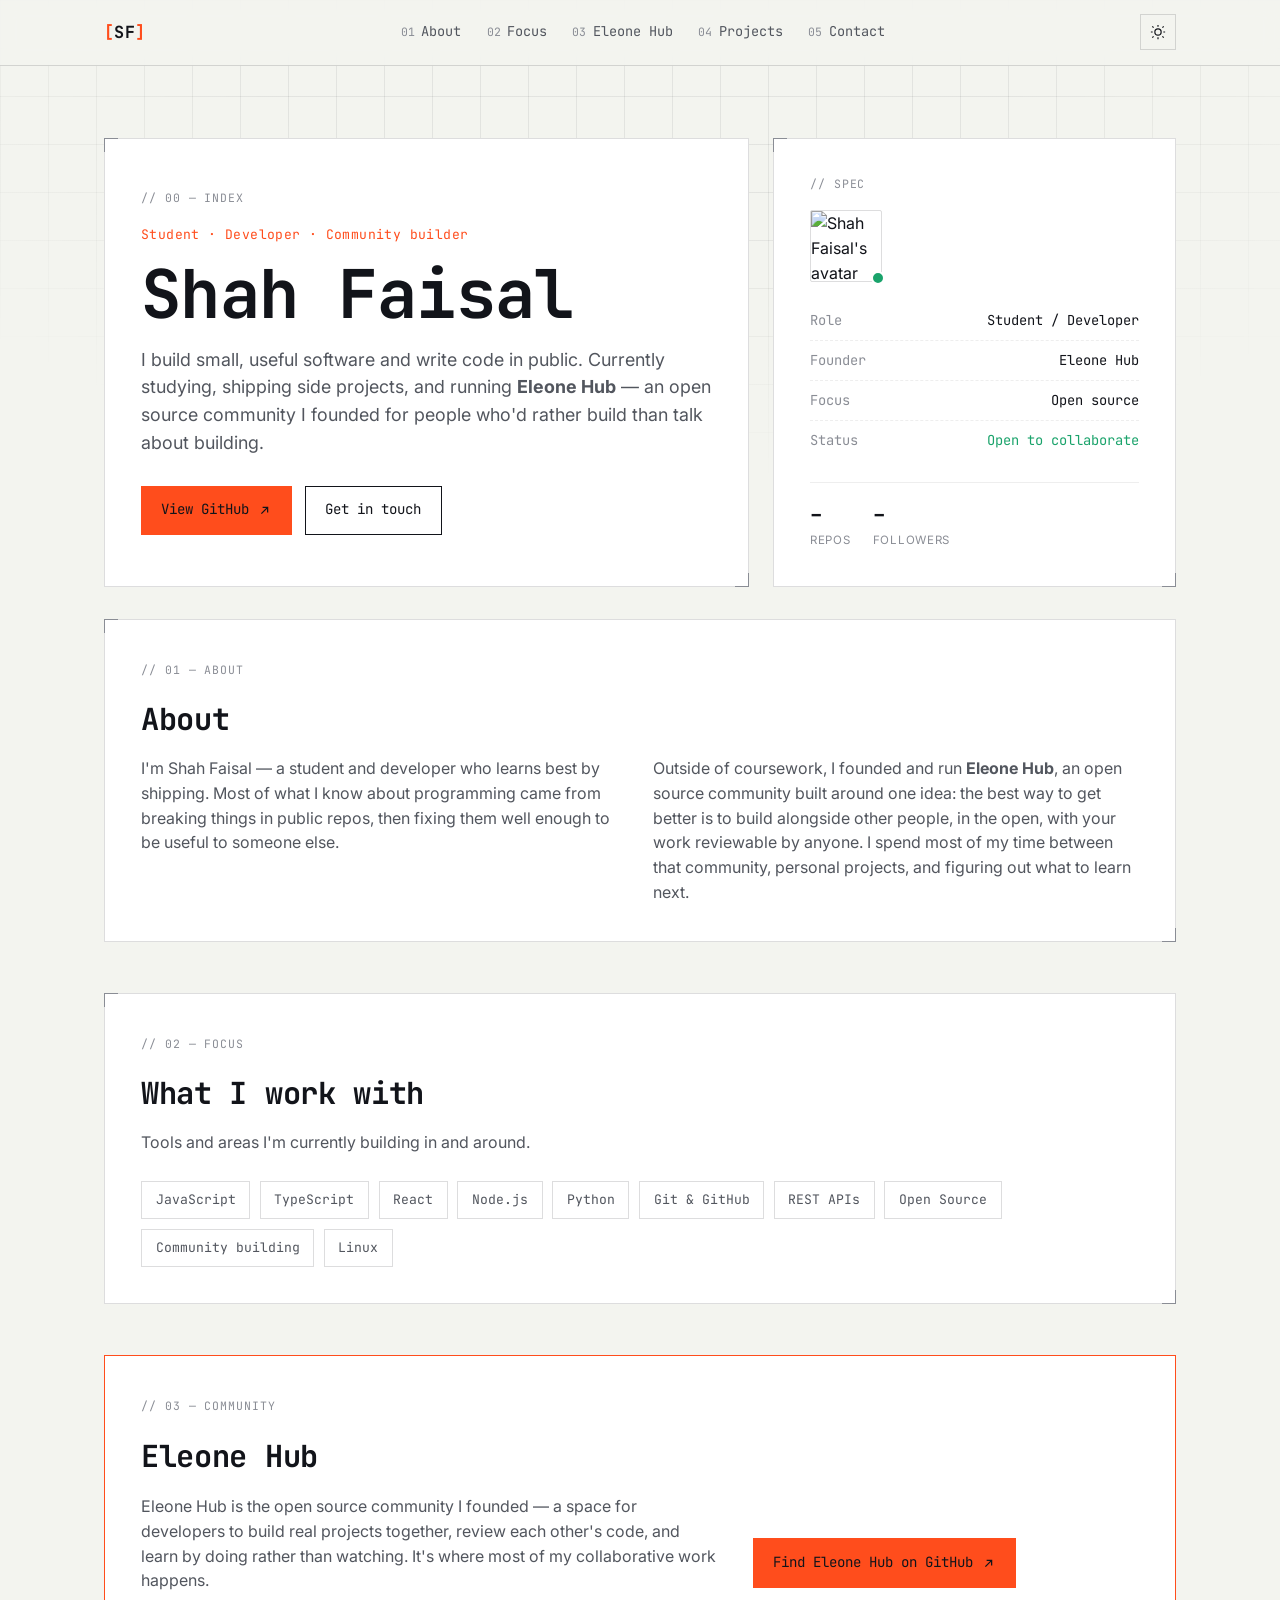
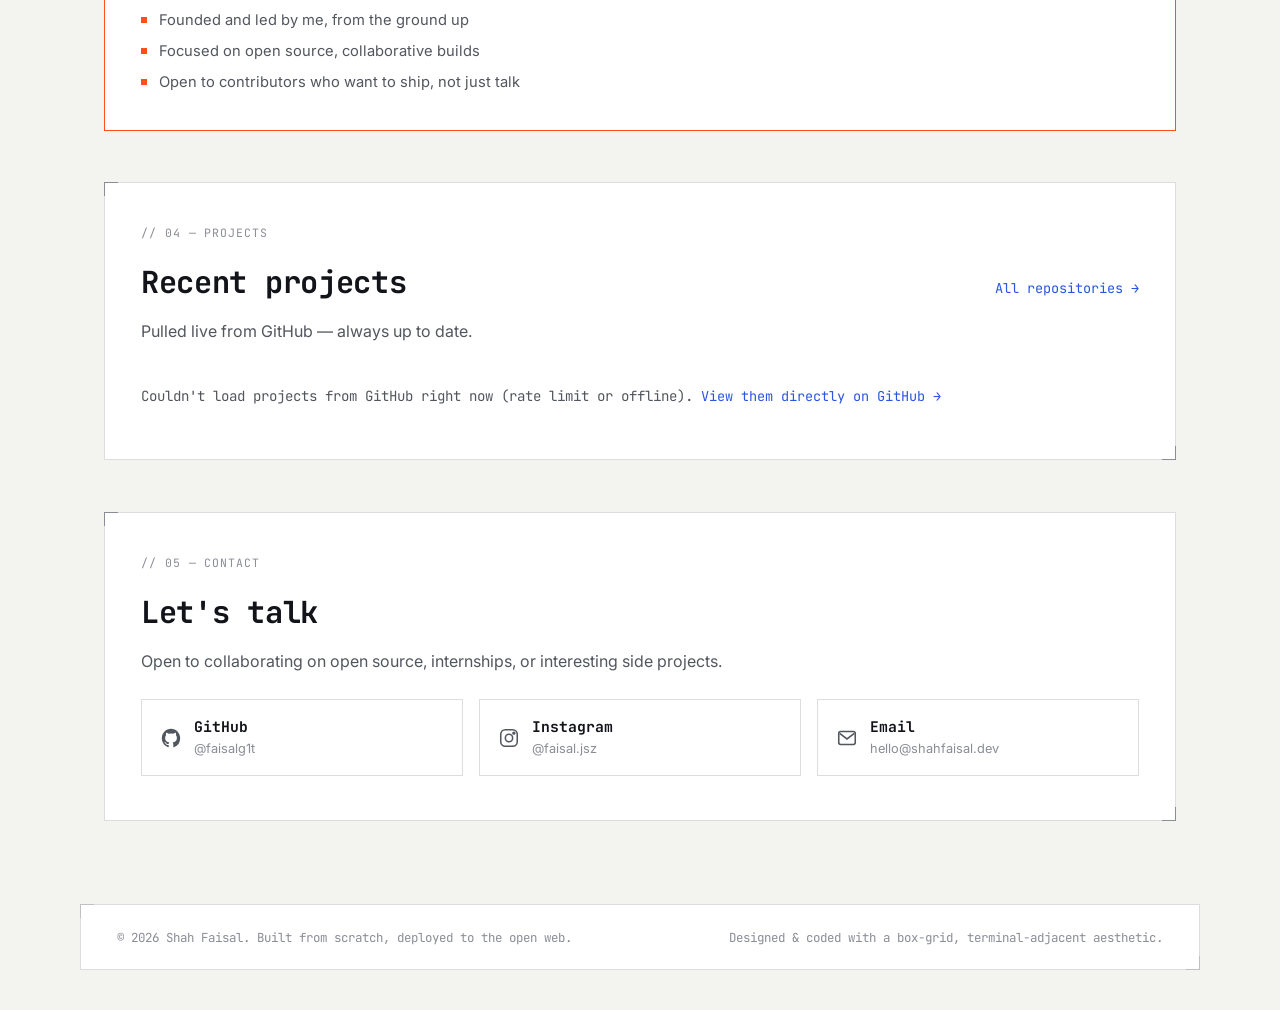
==== index.html @ ac85ca94 "first commit" ====
<!doctype html>
<html lang="en" data-theme="light">
<head>
<meta charset="UTF-8" />
<meta name="viewport" content="width=device-width, initial-scale=1, viewport-fit=cover" />
<title>Shah Faisal — Developer</title>
<meta name="description" content="Shah Faisal — student, developer, and founder of Eleone Hub, an open source community. Building small, useful things in public." />
<meta name="author" content="Shah Faisal" />
<meta name="theme-color" content="#F3F4F0" media="(prefers-color-scheme: light)" />
<meta name="theme-color" content="#101114" media="(prefers-color-scheme: dark)" />

<!-- Open Graph -->
<meta property="og:type" content="website" />
<meta property="og:title" content="Shah Faisal — Developer" />
<meta property="og:description" content="Student, developer, and founder of Eleone Hub — an open source community. Building small, useful things in public." />
<meta property="og:image" content="assets/og-cover.svg" />
<meta property="og:url" content="https://faisalg1t.github.io/" />

<!-- Twitter -->
<meta name="twitter:card" content="summary_large_image" />
<meta name="twitter:title" content="Shah Faisal — Developer" />
<meta name="twitter:description" content="Student, developer, and founder of Eleone Hub — an open source community." />
<meta name="twitter:image" content="assets/og-cover.svg" />

<link rel="icon" type="image/svg+xml" href="assets/favicon.svg" />
<link rel="canonical" href="https://faisalg1t.github.io/" />

<link rel="preconnect" href="https://fonts.googleapis.com" />
<link rel="preconnect" href="https://fonts.gstatic.com" crossorigin />
<link href="https://fonts.googleapis.com/css2?family=JetBrains+Mono:wght@400;500;600;700;800&family=Inter:wght@400;500;600;700;800&display=swap" rel="stylesheet" />

<link rel="stylesheet" href="css/style.css" />

<script type="application/ld+json">
{
  "@context": "https://schema.org",
  "@type": "Person",
  "name": "Shah Faisal",
  "jobTitle": "Student & Developer",
  "url": "https://faisalg1t.github.io/",
  "sameAs": [
    "https://github.com/faisalg1t",
    "https://instagram.com/faisal.jsz"
  ],
  "founder": {
    "@type": "Organization",
    "name": "Eleone Hub",
    "description": "Open source community"
  }
}
</script>
</head>
<body>

<a class="skip-link" href="#main">Skip to content</a>

<div class="bg-grid" aria-hidden="true"></div>

<!-- ============ NAV ============ -->
<header class="site-nav box" data-reveal>
  <div class="nav-inner">
    <a class="logo" href="#top" aria-label="Shah Faisal, home">
      <span class="logo-bracket">[</span>SF<span class="logo-bracket">]</span>
    </a>

    <nav class="nav-links" id="nav-links" aria-label="Primary">
      <a href="#about"><span class="idx">01</span>About</a>
      <a href="#focus"><span class="idx">02</span>Focus</a>
      <a href="#eleone"><span class="idx">03</span>Eleone&nbsp;Hub</a>
      <a href="#projects"><span class="idx">04</span>Projects</a>
      <a href="#contact"><span class="idx">05</span>Contact</a>
    </nav>

    <div class="nav-actions">
      <button id="theme-toggle" class="icon-btn" type="button" aria-pressed="false" aria-label="Switch to dark theme" title="Toggle theme">
        <svg class="icon sun" viewBox="0 0 24 24" fill="none" stroke="currentColor" stroke-width="1.6"><circle cx="12" cy="12" r="4.2"/><path d="M12 2.5v2.4M12 19.1v2.4M4.4 4.4l1.7 1.7M17.9 17.9l1.7 1.7M2.5 12h2.4M19.1 12h2.4M4.4 19.6l1.7-1.7M17.9 6.1l1.7-1.7"/></svg>
        <svg class="icon moon" viewBox="0 0 24 24" fill="none" stroke="currentColor" stroke-width="1.6"><path d="M20 14.5A8.5 8.5 0 1 1 9.5 4a6.8 6.8 0 0 0 10.5 10.5Z"/></svg>
      </button>
      <button id="menu-toggle" class="icon-btn menu-btn" type="button" aria-expanded="false" aria-controls="nav-links" aria-label="Toggle menu">
        <svg viewBox="0 0 24 24" fill="none" stroke="currentColor" stroke-width="1.8"><path d="M3 6h18M3 12h18M3 18h18"/></svg>
      </button>
    </div>
  </div>
</header>

<main id="main">

  <!-- ============ HERO ============ -->
  <section class="hero" id="top">
    <div class="hero-grid">

      <div class="box hero-main" data-reveal>
        <span class="tag">// 00 — INDEX</span>
        <p class="eyebrow">Student · Developer · Community builder</p>
        <h1 class="display">
          Shah Faisal
        </h1>
        <p class="hero-lede">
          I build small, useful software and write code in public. Currently studying,
          shipping side projects, and running <strong>Eleone&nbsp;Hub</strong> — an open
          source community I founded for people who'd rather build than talk about building.
        </p>
        <div class="hero-actions">
          <a class="btn btn-primary" href="https://github.com/faisalg1t" target="_blank" rel="noopener noreferrer">
            View GitHub
            <svg viewBox="0 0 24 24" fill="none" stroke="currentColor" stroke-width="2"><path d="M7 17 17 7M9 7h8v8"/></svg>
          </a>
          <a class="btn btn-ghost" href="#contact">
            Get in touch
          </a>
        </div>
      </div>

      <aside class="box hero-card" data-reveal>
        <span class="tag">// SPEC</span>
        <div class="avatar-wrap">
          <img class="avatar" id="gh-avatar" src="https://github.com/faisalg1t.png?size=200" width="72" height="72" alt="Shah Faisal's avatar" loading="lazy" />
          <span class="status-dot" title="Open to collaborate" aria-hidden="true"></span>
        </div>
        <dl class="spec-list">
          <div class="spec-row">
            <dt>Role</dt><dd>Student / Developer</dd>
          </div>
          <div class="spec-row">
            <dt>Founder</dt><dd>Eleone Hub</dd>
          </div>
          <div class="spec-row">
            <dt>Focus</dt><dd>Open source</dd>
          </div>
          <div class="spec-row">
            <dt>Status</dt><dd><span class="status-text">Open to collaborate</span></dd>
          </div>
        </dl>
        <div class="spec-stats" id="gh-stats" aria-live="polite">
          <div class="stat"><span class="stat-num" data-stat="repos">—</span><span class="stat-label">repos</span></div>
          <div class="stat"><span class="stat-num" data-stat="followers">—</span><span class="stat-label">followers</span></div>
        </div>
      </aside>

    </div>
  </section>

  <!-- ============ ABOUT ============ -->
  <section class="section" id="about">
    <div class="box" data-reveal>
      <span class="tag">// 01 — ABOUT</span>
      <h2>About</h2>
      <div class="about-grid">
        <p>
          I'm Shah Faisal — a student and developer who learns best by shipping.
          Most of what I know about programming came from breaking things in public
          repos, then fixing them well enough to be useful to someone else.
        </p>
        <p>
          Outside of coursework, I founded and run <strong>Eleone&nbsp;Hub</strong>,
          an open source community built around one idea: the best way to get better
          is to build alongside other people, in the open, with your work reviewable
          by anyone. I spend most of my time between that community, personal projects,
          and figuring out what to learn next.
        </p>
      </div>
    </div>
  </section>

  <!-- ============ FOCUS / SKILLS ============ -->
  <section class="section" id="focus">
    <div class="box" data-reveal>
      <span class="tag">// 02 — FOCUS</span>
      <h2>What I work with</h2>
      <p class="section-lede">Tools and areas I'm currently building in and around.</p>
      <ul class="chip-grid" id="skills-grid">
        <li class="chip">JavaScript</li>
        <li class="chip">TypeScript</li>
        <li class="chip">React</li>
        <li class="chip">Node.js</li>
        <li class="chip">Python</li>
        <li class="chip">Git &amp; GitHub</li>
        <li class="chip">REST APIs</li>
        <li class="chip">Open Source</li>
        <li class="chip">Community building</li>
        <li class="chip">Linux</li>
      </ul>
    </div>
  </section>

  <!-- ============ ELEONE HUB ============ -->
  <section class="section" id="eleone">
    <div class="box box-accent" data-reveal>
      <span class="tag">// 03 — COMMUNITY</span>
      <div class="eleone-grid">
        <div>
          <h2>Eleone Hub</h2>
          <p>
            Eleone Hub is the open source community I founded — a space for developers
            to build real projects together, review each other's code, and learn by
            doing rather than watching. It's where most of my collaborative work happens.
          </p>
          <ul class="mini-list">
            <li>Founded and led by me, from the ground up</li>
            <li>Focused on open source, collaborative builds</li>
            <li>Open to contributors who want to ship, not just talk</li>
          </ul>
        </div>
        <div class="eleone-cta">
          <a class="btn btn-primary" href="https://github.com/eleonehub" target="_blank" rel="noopener noreferrer">
            Find Eleone Hub on GitHub
            <svg viewBox="0 0 24 24" fill="none" stroke="currentColor" stroke-width="2"><path d="M7 17 17 7M9 7h8v8"/></svg>
          </a>
        </div>
      </div>
    </div>
  </section>

  <!-- ============ PROJECTS ============ -->
  <section class="section" id="projects">
    <div class="box" data-reveal>
      <span class="tag">// 04 — PROJECTS</span>
      <div class="projects-head">
        <h2>Recent projects</h2>
        <a class="text-link" href="https://github.com/faisalg1t?tab=repositories" target="_blank" rel="noopener noreferrer">
          All repositories →
        </a>
      </div>
      <p class="section-lede">Pulled live from GitHub — always up to date.</p>

      <div class="project-grid" id="project-grid" aria-live="polite">
        <!-- skeleton boxes, replaced by JS -->
        <div class="project-card skeleton"><div class="skel-line w60"></div><div class="skel-line w90"></div><div class="skel-line w40"></div></div>
        <div class="project-card skeleton"><div class="skel-line w60"></div><div class="skel-line w90"></div><div class="skel-line w40"></div></div>
        <div class="project-card skeleton"><div class="skel-line w60"></div><div class="skel-line w90"></div><div class="skel-line w40"></div></div>
      </div>
    </div>
  </section>

  <!-- ============ CONTACT ============ -->
  <section class="section" id="contact">
    <div class="box" data-reveal>
      <span class="tag">// 05 — CONTACT</span>
      <h2>Let's talk</h2>
      <p class="section-lede">
        Open to collaborating on open source, internships, or interesting side projects.
      </p>
      <div class="contact-grid">
        <a class="contact-card" href="https://github.com/faisalg1t" target="_blank" rel="noopener noreferrer">
          <svg viewBox="0 0 24 24" fill="currentColor"><path d="M12 2C6.48 2 2 6.58 2 12.25c0 4.53 2.87 8.37 6.84 9.73.5.1.68-.22.68-.5 0-.24-.01-1.04-.01-1.89-2.78.62-3.37-1.21-3.37-1.21-.45-1.18-1.11-1.49-1.11-1.49-.9-.63.07-.62.07-.62 1 .07 1.53 1.05 1.53 1.05.9 1.56 2.36 1.11 2.94.85.09-.66.35-1.11.63-1.37-2.22-.26-4.56-1.14-4.56-5.06 0-1.12.39-2.03 1.03-2.75-.1-.26-.45-1.31.1-2.72 0 0 .84-.28 2.75 1.05a9.3 9.3 0 0 1 5 0c1.91-1.33 2.75-1.05 2.75-1.05.55 1.41.2 2.46.1 2.72.64.72 1.03 1.63 1.03 2.75 0 3.93-2.34 4.79-4.57 5.05.36.32.68.94.68 1.9 0 1.37-.01 2.47-.01 2.81 0 .28.18.6.69.5A10.26 10.26 0 0 0 22 12.25C22 6.58 17.52 2 12 2Z"/></svg>
          <span>
            <strong>GitHub</strong>
            <em>@faisalg1t</em>
          </span>
        </a>
        <a class="contact-card" href="https://instagram.com/faisal.jsz" target="_blank" rel="noopener noreferrer">
          <svg viewBox="0 0 24 24" fill="none" stroke="currentColor" stroke-width="1.7"><rect x="3" y="3" width="18" height="18" rx="5"/><circle cx="12" cy="12" r="4"/><circle cx="17.3" cy="6.7" r="1"/></svg>
          <span>
            <strong>Instagram</strong>
            <em>@faisal.jsz</em>
          </span>
        </a>
        <a class="contact-card" href="mailto:faisalgxml@gmail.com">
          <svg viewBox="0 0 24 24" fill="none" stroke="currentColor" stroke-width="1.7"><rect x="3" y="5" width="18" height="14" rx="2"/><path d="m4 7 8 6 8-6"/></svg>
          <span>
            <strong>Email</strong>
            <em>hello@shahfaisal.dev</em>
          </span>
        </a>
      </div>
    </div>
  </section>

</main>

<footer class="site-footer box" data-reveal>
  <p>© <span id="year"></span> Shah Faisal. Built from scratch, deployed to the open web.</p>
  <p class="footer-sub">Designed &amp; coded with a box-grid, terminal-adjacent aesthetic.</p>
</footer>

<script src="js/script.js"></script>
</body>
</html>
---- css/style.css ----
/* =========================================================
   Shah Faisal — Portfolio
   Design system: "box-grid" — bounding boxes, corner marks,
   monospace coordinate tags, blueprint-inspired accent.
   ========================================================= */

:root{
  --bg: #F3F4EF;
  --surface: #FFFFFF;
  --ink: #12141A;
  --ink-soft: #52565E;
  --ink-faint: #8A8D95;
  --line: #12141A;
  --line-soft: rgba(18,20,26,0.14);
  --line-faint: rgba(18,20,26,0.07);
  --accent: #FF4D1C;
  --accent-ink: #12141A;
  --accent-2: #2A55E0;
  --success: #1AA36B;

  --font-mono: 'JetBrains Mono', ui-monospace, 'SFMono-Regular', Menlo, Consolas, monospace;
  --font-sans: 'Inter', -apple-system, BlinkMacSystemFont, 'Segoe UI', sans-serif;

  --radius: 2px;
  --gap: clamp(1rem, 2vw, 1.5rem);
  --container: 1120px;
  --dur: 220ms;
  --ease: cubic-bezier(.2,.7,.2,1);
}

[data-theme="dark"]{
  --bg: #101114;
  --surface: #17181C;
  --ink: #F3F4EF;
  --ink-soft: #A7AAB2;
  --ink-faint: #6E7178;
  --line: #F3F4EF;
  --line-soft: rgba(243,244,239,0.16);
  --line-faint: rgba(243,244,239,0.07);
  --accent: #FF6A38;
  --accent-ink: #101114;
  --accent-2: #6E8CFF;
}

*,*::before,*::after{ box-sizing: border-box; }
html{ -webkit-text-size-adjust: 100%; scroll-behavior: smooth; }
@media (prefers-reduced-motion: reduce){
  html{ scroll-behavior: auto; }
  *,*::before,*::after{ animation-duration: 0.001ms !important; animation-iteration-count: 1 !important; transition-duration: 0.001ms !important; scroll-behavior: auto !important; }
}

body{
  margin: 0;
  background: var(--bg);
  color: var(--ink);
  font-family: var(--font-sans);
  font-size: 16px;
  line-height: 1.55;
  -webkit-font-smoothing: antialiased;
  transition: background var(--dur) var(--ease), color var(--dur) var(--ease);
}

img{ max-width: 100%; display: block; }
a{ color: inherit; text-decoration: none; }
ul{ margin: 0; padding: 0; list-style: none; }
h1,h2,h3{ margin: 0; font-family: var(--font-mono); letter-spacing: -0.01em; }
p{ margin: 0; }

.skip-link{
  position: absolute; left: -999px; top: 0;
  background: var(--accent); color: var(--accent-ink);
  padding: .6rem 1rem; z-index: 999; font-family: var(--font-mono);
}
.skip-link:focus{ left: 1rem; top: 1rem; }

:focus-visible{
  outline: 2px solid var(--accent);
  outline-offset: 2px;
}

/* ---------- background grid ---------- */
.bg-grid{
  position: fixed; inset: 0; z-index: -1; pointer-events: none;
  background-image:
    linear-gradient(var(--line-faint) 1px, transparent 1px),
    linear-gradient(90deg, var(--line-faint) 1px, transparent 1px);
  background-size: 48px 48px;
  mask-image: radial-gradient(ellipse 80% 60% at 50% 0%, #000 40%, transparent 90%);
}

/* ---------- layout helpers ---------- */
.section{
  max-width: var(--container);
  margin: 0 auto;
  padding: 0 var(--gap) clamp(2rem, 4vw, 3.5rem);
}

/* ---------- box + corner-mark signature element ---------- */
.box{
  position: relative;
  background: var(--surface);
  border: 1px solid var(--line-soft);
  padding: clamp(1.25rem, 3vw, 2.25rem);
  transition: border-color var(--dur) var(--ease);
}
.box::before,
.box::after,
.box > .tag::before{ content: ""; }

/* corner brackets */
.box::before,
.box::after{
  position: absolute;
  width: 14px; height: 14px;
  border: 1.5px solid var(--ink-faint);
  pointer-events: none;
  transition: border-color var(--dur) var(--ease), transform var(--dur) var(--ease);
}
.box::before{ top: -1px; left: -1px; border-right: none; border-bottom: none; }
.box::after{ bottom: -1px; right: -1px; border-left: none; border-top: none; }
.box:hover::before{ transform: translate(-3px,-3px); border-color: var(--accent); }
.box:hover::after{ transform: translate(3px,3px); border-color: var(--accent); }

.box-accent{
  border-color: var(--accent);
}
.box-accent::before,
.box-accent::after{ border-color: var(--accent); }

.tag{
  display: inline-block;
  font-family: var(--font-mono);
  font-size: 0.72rem;
  letter-spacing: 0.08em;
  color: var(--ink-faint);
  margin-bottom: 1.1rem;
}

/* ---------- reveal-on-scroll ---------- */
[data-reveal]{
  opacity: 0;
  transform: translateY(14px);
  transition: opacity 560ms var(--ease), transform 560ms var(--ease);
}
[data-reveal].is-visible{ opacity: 1; transform: none; }
@media (prefers-reduced-motion: reduce){
  [data-reveal]{ opacity: 1; transform: none; }
}

/* ================= NAV ================= */
.site-nav{
  position: sticky; top: 0; z-index: 100;
  background: color-mix(in srgb, var(--bg) 88%, transparent);
  backdrop-filter: blur(10px);
  border: none;
  border-bottom: 1px solid var(--line-soft);
  padding: 0;
}
.site-nav::before,.site-nav::after{ display: none; }
.nav-inner{
  max-width: var(--container);
  margin: 0 auto;
  padding: 0.9rem var(--gap);
  display: flex; align-items: center; justify-content: space-between;
  gap: 1rem;
}
.logo{
  font-family: var(--font-mono);
  font-weight: 700;
  font-size: 1.05rem;
  letter-spacing: 0.02em;
}
.logo-bracket{ color: var(--accent); }

.nav-links{
  display: flex; gap: 1.6rem;
  font-family: var(--font-mono);
  font-size: 0.85rem;
}
.nav-links a{
  display: inline-flex; align-items: baseline; gap: .4rem;
  color: var(--ink-soft);
  padding: .3rem 0;
  border-bottom: 1px solid transparent;
  transition: color var(--dur) var(--ease), border-color var(--dur) var(--ease);
}
.nav-links a:hover{ color: var(--ink); border-color: var(--accent); }
.nav-links .idx{ color: var(--ink-faint); font-size: 0.72rem; }

.nav-actions{ display: flex; align-items: center; gap: .5rem; }
.icon-btn{
  display: inline-flex; align-items: center; justify-content: center;
  width: 36px; height: 36px;
  border: 1px solid var(--line-soft);
  background: transparent;
  color: var(--ink);
  cursor: pointer;
  transition: border-color var(--dur) var(--ease), color var(--dur) var(--ease);
}
.icon-btn:hover{ border-color: var(--accent); color: var(--accent); }
.icon-btn svg{ width: 18px; height: 18px; }
.menu-btn{ display: none; }

.icon-btn .moon{ display: none; }
[data-theme="dark"] .icon-btn .sun{ display: none; }
[data-theme="dark"] .icon-btn .moon{ display: block; }

/* ================= HERO ================= */
.hero{ max-width: var(--container); margin: 0 auto; padding: clamp(2.5rem,6vw,4.5rem) var(--gap) 2rem; }
.hero-grid{
  display: grid;
  grid-template-columns: 1.6fr 1fr;
  gap: var(--gap);
  align-items: stretch;
}
.hero-main{ display: flex; flex-direction: column; justify-content: center; }
.eyebrow{
  font-family: var(--font-mono);
  font-size: 0.82rem;
  color: var(--accent);
  letter-spacing: 0.03em;
  margin-bottom: .9rem;
}
.display{
  font-size: clamp(2.4rem, 6vw, 4.2rem);
  line-height: 1.02;
  font-weight: 700;
  margin-bottom: 1.1rem;
}
.hero-lede{
  max-width: 52ch;
  color: var(--ink-soft);
  font-size: clamp(1rem, 1.4vw, 1.15rem);
  margin-bottom: 1.8rem;
}
.hero-actions{ display: flex; flex-wrap: wrap; gap: .8rem; }

.btn{
  display: inline-flex; align-items: center; gap: .5rem;
  font-family: var(--font-mono);
  font-size: 0.88rem;
  padding: .8rem 1.2rem;
  border: 1px solid var(--line);
  transition: transform var(--dur) var(--ease), background var(--dur) var(--ease), color var(--dur) var(--ease), border-color var(--dur) var(--ease);
}
.btn svg{ width: 15px; height: 15px; }
.btn-primary{ background: var(--accent); border-color: var(--accent); color: var(--accent-ink); }
.btn-primary:hover{ transform: translate(-2px,-2px); box-shadow: 3px 3px 0 var(--ink); }
.btn-ghost{ background: transparent; color: var(--ink); }
.btn-ghost:hover{ border-color: var(--accent); color: var(--accent); }

.hero-card{ display: flex; flex-direction: column; }
.avatar-wrap{ position: relative; width: 72px; margin-bottom: 1.2rem; }
.avatar{ border: 1px solid var(--line-soft); border-radius: var(--radius); }
.status-dot{
  position: absolute; bottom: -3px; right: -3px;
  width: 14px; height: 14px; border-radius: 50%;
  background: var(--success);
  border: 2px solid var(--surface);
}
.spec-list{ margin: 0 0 1.4rem; }
.spec-row{
  display: flex; justify-content: space-between; gap: 1rem;
  padding: .55rem 0;
  border-bottom: 1px dashed var(--line-faint);
  font-family: var(--font-mono);
  font-size: 0.86rem;
}
.spec-row:last-child{ border-bottom: none; }
.spec-row dt{ color: var(--ink-faint); }
.spec-row dd{ margin: 0; text-align: right; color: var(--ink); }
.status-text{ color: var(--success); }

.spec-stats{
  margin-top: auto;
  display: flex; gap: 1.4rem;
  padding-top: 1rem;
  border-top: 1px solid var(--line-faint);
}
.stat{ display: flex; flex-direction: column; }
.stat-num{ font-family: var(--font-mono); font-size: 1.3rem; font-weight: 700; }
.stat-label{ font-size: 0.72rem; color: var(--ink-faint); text-transform: uppercase; letter-spacing: .06em; }

/* ================= TYPE / SECTIONS ================= */
h2{ font-size: clamp(1.4rem, 2.6vw, 1.9rem); margin-bottom: .8rem; }
.section-lede{ color: var(--ink-soft); margin-bottom: 1.6rem; max-width: 60ch; }

.about-grid{
  display: grid; grid-template-columns: 1fr 1fr; gap: 1.6rem;
  color: var(--ink-soft);
}
.about-grid p{ margin: 0; }

/* focus chips */
.chip-grid{ display: flex; flex-wrap: wrap; gap: .6rem; }
.chip{
  font-family: var(--font-mono);
  font-size: 0.82rem;
  padding: .5rem .85rem;
  border: 1px solid var(--line-soft);
  color: var(--ink-soft);
  transition: border-color var(--dur) var(--ease), color var(--dur) var(--ease);
}
.chip:hover{ border-color: var(--accent); color: var(--ink); }

/* eleone hub */
.eleone-grid{
  display: grid; grid-template-columns: 1.5fr 1fr; gap: 2rem; align-items: center;
}
.eleone-grid h2{ margin-bottom: .9rem; }
.eleone-grid p{ color: var(--ink-soft); margin-bottom: 1rem; }
.mini-list{ display: flex; flex-direction: column; gap: .5rem; }
.mini-list li{
  position: relative; padding-left: 1.1rem; color: var(--ink-soft); font-size: 0.92rem;
}
.mini-list li::before{
  content: ""; position: absolute; left: 0; top: .55em;
  width: 6px; height: 6px; background: var(--accent);
}
.eleone-cta{ display: flex; flex-direction: column; align-items: flex-start; gap: .6rem; }
.hint{ font-family: var(--font-mono); font-size: 0.72rem; color: var(--ink-faint); }
.hint.center{ margin-top: 1rem; }

/* projects */
.projects-head{ display: flex; align-items: baseline; justify-content: space-between; gap: 1rem; flex-wrap: wrap; }
.text-link{
  font-family: var(--font-mono); font-size: 0.85rem; color: var(--accent-2);
  border-bottom: 1px solid transparent;
}
.text-link:hover{ border-color: var(--accent-2); }

.project-grid{
  display: grid; grid-template-columns: repeat(3, 1fr); gap: 1rem;
  margin-top: .4rem;
}
.project-card{
  position: relative;
  border: 1px solid var(--line-soft);
  padding: 1.2rem;
  display: flex; flex-direction: column; gap: .7rem;
  transition: border-color var(--dur) var(--ease), transform var(--dur) var(--ease);
}
.project-card:hover{ border-color: var(--accent); transform: translateY(-2px); }
.project-card .pname{
  font-family: var(--font-mono); font-weight: 600; font-size: 0.98rem;
  display: flex; align-items: center; gap: .4rem;
}
.project-card .pdesc{ color: var(--ink-soft); font-size: 0.88rem; flex: 1; }
.project-card .pmeta{
  display: flex; align-items: center; gap: 1rem;
  font-family: var(--font-mono); font-size: 0.76rem; color: var(--ink-faint);
}
.lang-dot{ width: 8px; height: 8px; border-radius: 50%; background: var(--accent-2); display: inline-block; margin-right: .35rem; }
.pmeta span{ display: inline-flex; align-items: center; }

.project-error, .project-empty{
  grid-column: 1 / -1;
  font-family: var(--font-mono);
  font-size: 0.88rem;
  color: var(--ink-soft);
  padding: 1rem 0;
}

/* skeletons */
.skeleton{ gap: .6rem; }
.skel-line{ height: 10px; background: var(--line-faint); border-radius: 2px; animation: pulse 1.4s ease-in-out infinite; }
.skel-line.w60{ width: 60%; height: 14px; }
.skel-line.w90{ width: 90%; }
.skel-line.w40{ width: 40%; }
@keyframes pulse{ 0%,100%{ opacity: .5; } 50%{ opacity: 1; } }

/* contact */
.contact-grid{ display: grid; grid-template-columns: repeat(3, 1fr); gap: 1rem; margin-bottom: .5rem; }
.contact-card{
  display: flex; align-items: center; gap: .8rem;
  border: 1px solid var(--line-soft);
  padding: 1rem 1.1rem;
  transition: border-color var(--dur) var(--ease), transform var(--dur) var(--ease);
}
.contact-card:hover{ border-color: var(--accent); transform: translateY(-2px); }
.contact-card svg{ width: 22px; height: 22px; flex-shrink: 0; color: var(--ink-soft); }
.contact-card strong{ display: block; font-family: var(--font-mono); font-size: 0.92rem; }
.contact-card em{ display: block; font-style: normal; font-size: 0.8rem; color: var(--ink-faint); }

/* footer */
.site-footer{
  max-width: var(--container);
  margin: 2rem auto 2.5rem;
  padding: 1.4rem clamp(1.25rem, 3vw, 2.25rem);
  display: flex; justify-content: space-between; flex-wrap: wrap; gap: .4rem;
  font-family: var(--font-mono);
  font-size: 0.78rem;
  color: var(--ink-faint);
}
.site-footer::before,.site-footer::after{ border-color: var(--line-soft); }

/* ================= RESPONSIVE ================= */
@media (max-width: 880px){
  .hero-grid{ grid-template-columns: 1fr; }
  .about-grid{ grid-template-columns: 1fr; }
  .eleone-grid{ grid-template-columns: 1fr; }
  .project-grid{ grid-template-columns: repeat(2, 1fr); }
  .contact-grid{ grid-template-columns: 1fr; }
}

@media (max-width: 680px){
  .menu-btn{ display: inline-flex; }
  .nav-links{
    position: fixed; inset: 60px 0 auto 0;
    flex-direction: column; gap: 0;
    background: var(--bg);
    border-bottom: 1px solid var(--line-soft);
    padding: .5rem var(--gap) 1rem;
    transform: translateY(-8px);
    opacity: 0; pointer-events: none;
    transition: opacity var(--dur) var(--ease), transform var(--dur) var(--ease);
  }
  .nav-links.is-open{ opacity: 1; transform: none; pointer-events: auto; }
  .nav-links a{ padding: .7rem 0; border-bottom: 1px solid var(--line-faint); width: 100%; }
  .project-grid{ grid-template-columns: 1fr; }
  .site-footer{ flex-direction: column; }
}
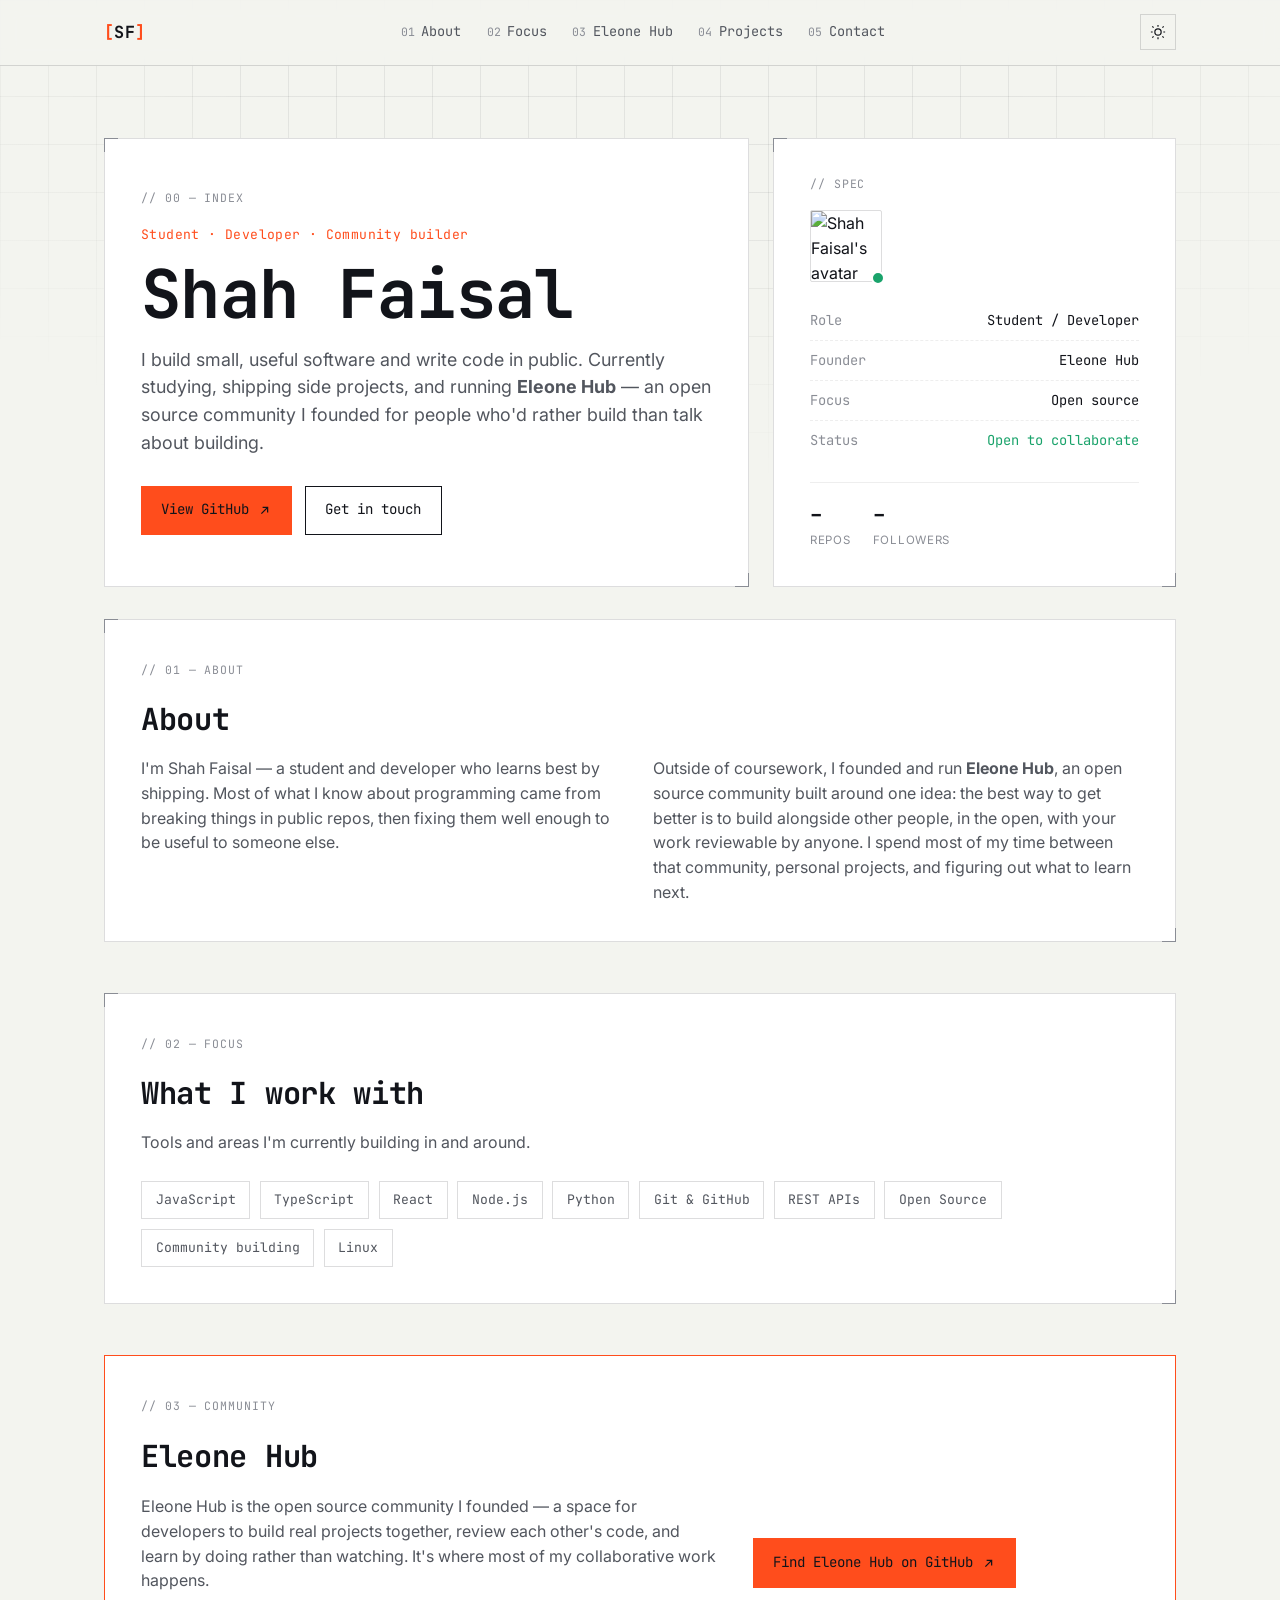
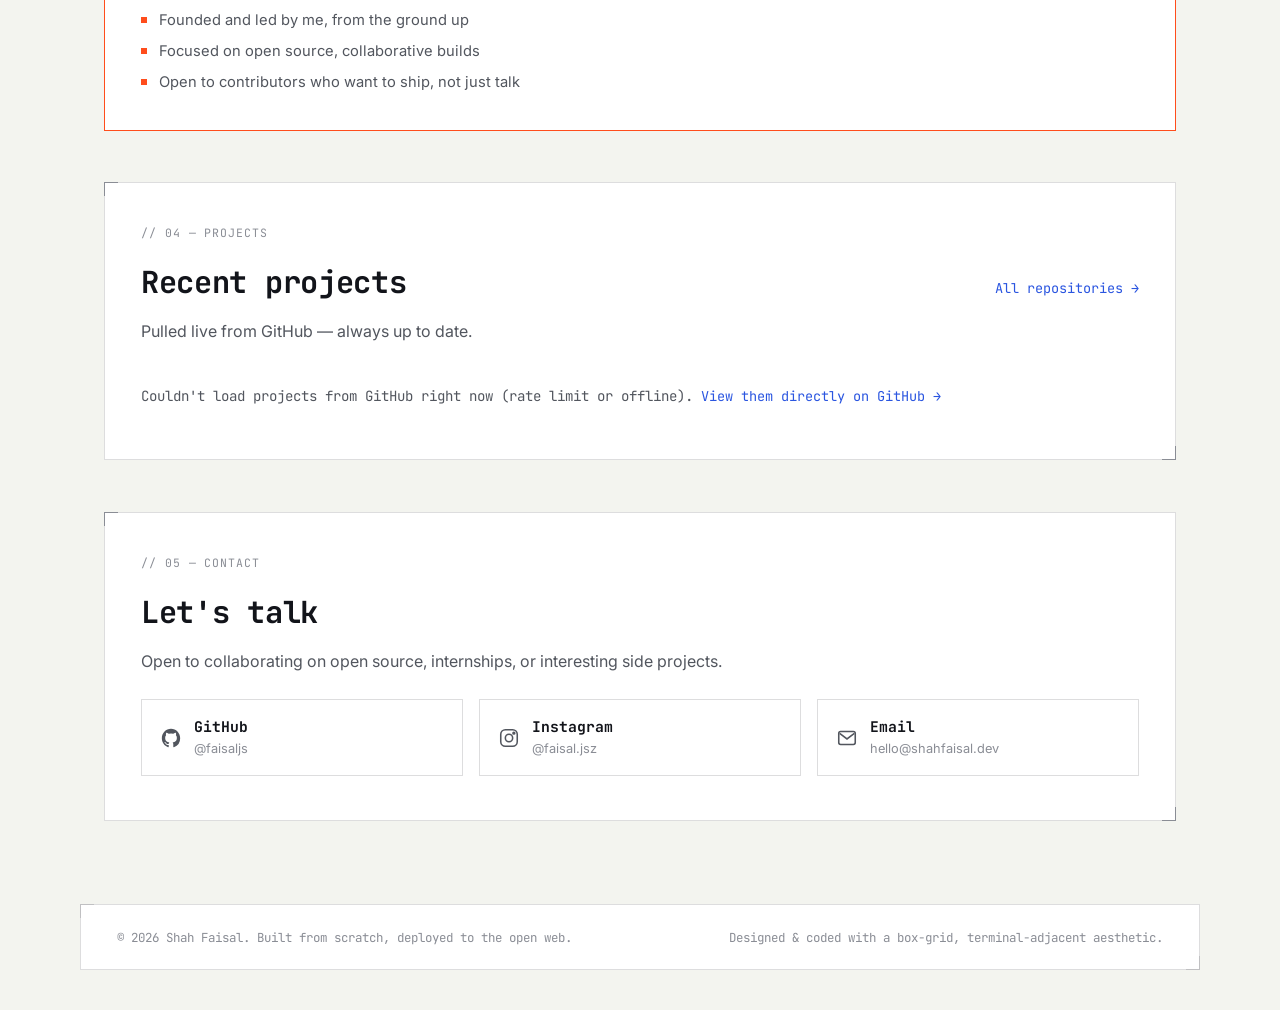
==== commit 53d9389f: "chore: update links after GitHub username change" ====
--- a/index.html
+++ b/index.html
@@ -14,7 +14,7 @@
 <meta property="og:title" content="Shah Faisal — Developer" />
 <meta property="og:description" content="Student, developer, and founder of Eleone Hub — an open source community. Building small, useful things in public." />
 <meta property="og:image" content="assets/og-cover.svg" />
-<meta property="og:url" content="https://faisalg1t.github.io/" />
+<meta property="og:url" content="https://faisaljs.github.io/" />
 
 <!-- Twitter -->
 <meta name="twitter:card" content="summary_large_image" />
@@ -23,7 +23,7 @@
 <meta name="twitter:image" content="assets/og-cover.svg" />
 
 <link rel="icon" type="image/svg+xml" href="assets/favicon.svg" />
-<link rel="canonical" href="https://faisalg1t.github.io/" />
+<link rel="canonical" href="https://faisaljs.github.io/" />
 
 <link rel="preconnect" href="https://fonts.googleapis.com" />
 <link rel="preconnect" href="https://fonts.gstatic.com" crossorigin />
@@ -37,9 +37,9 @@
   "@type": "Person",
   "name": "Shah Faisal",
   "jobTitle": "Student & Developer",
-  "url": "https://faisalg1t.github.io/",
+  "url": "https://faisaljs.github.io/",
   "sameAs": [
-    "https://github.com/faisalg1t",
+    "https://github.com/faisaljs",
     "https://instagram.com/faisal.jsz"
   ],
   "founder": {
@@ -101,7 +101,7 @@
           source community I founded for people who'd rather build than talk about building.
         </p>
         <div class="hero-actions">
-          <a class="btn btn-primary" href="https://github.com/faisalg1t" target="_blank" rel="noopener noreferrer">
+          <a class="btn btn-primary" href="https://github.com/faisaljs" target="_blank" rel="noopener noreferrer">
             View GitHub
             <svg viewBox="0 0 24 24" fill="none" stroke="currentColor" stroke-width="2"><path d="M7 17 17 7M9 7h8v8"/></svg>
           </a>
@@ -114,7 +114,7 @@
       <aside class="box hero-card" data-reveal>
         <span class="tag">// SPEC</span>
         <div class="avatar-wrap">
-          <img class="avatar" id="gh-avatar" src="https://github.com/faisalg1t.png?size=200" width="72" height="72" alt="Shah Faisal's avatar" loading="lazy" />
+          <img class="avatar" id="gh-avatar" src="https://github.com/faisaljs.png?size=200" width="72" height="72" alt="Shah Faisal's avatar" loading="lazy" />
           <span class="status-dot" title="Open to collaborate" aria-hidden="true"></span>
         </div>
         <dl class="spec-list">
@@ -217,7 +217,7 @@
       <span class="tag">// 04 — PROJECTS</span>
       <div class="projects-head">
         <h2>Recent projects</h2>
-        <a class="text-link" href="https://github.com/faisalg1t?tab=repositories" target="_blank" rel="noopener noreferrer">
+        <a class="text-link" href="https://github.com/faisaljs?tab=repositories" target="_blank" rel="noopener noreferrer">
           All repositories →
         </a>
       </div>
@@ -241,11 +241,11 @@
         Open to collaborating on open source, internships, or interesting side projects.
       </p>
       <div class="contact-grid">
-        <a class="contact-card" href="https://github.com/faisalg1t" target="_blank" rel="noopener noreferrer">
+        <a class="contact-card" href="https://github.com/faisaljs" target="_blank" rel="noopener noreferrer">
           <svg viewBox="0 0 24 24" fill="currentColor"><path d="M12 2C6.48 2 2 6.58 2 12.25c0 4.53 2.87 8.37 6.84 9.73.5.1.68-.22.68-.5 0-.24-.01-1.04-.01-1.89-2.78.62-3.37-1.21-3.37-1.21-.45-1.18-1.11-1.49-1.11-1.49-.9-.63.07-.62.07-.62 1 .07 1.53 1.05 1.53 1.05.9 1.56 2.36 1.11 2.94.85.09-.66.35-1.11.63-1.37-2.22-.26-4.56-1.14-4.56-5.06 0-1.12.39-2.03 1.03-2.75-.1-.26-.45-1.31.1-2.72 0 0 .84-.28 2.75 1.05a9.3 9.3 0 0 1 5 0c1.91-1.33 2.75-1.05 2.75-1.05.55 1.41.2 2.46.1 2.72.64.72 1.03 1.63 1.03 2.75 0 3.93-2.34 4.79-4.57 5.05.36.32.68.94.68 1.9 0 1.37-.01 2.47-.01 2.81 0 .28.18.6.69.5A10.26 10.26 0 0 0 22 12.25C22 6.58 17.52 2 12 2Z"/></svg>
           <span>
             <strong>GitHub</strong>
-            <em>@faisalg1t</em>
+            <em>@faisaljs</em>
           </span>
         </a>
         <a class="contact-card" href="https://instagram.com/faisal.jsz" target="_blank" rel="noopener noreferrer">
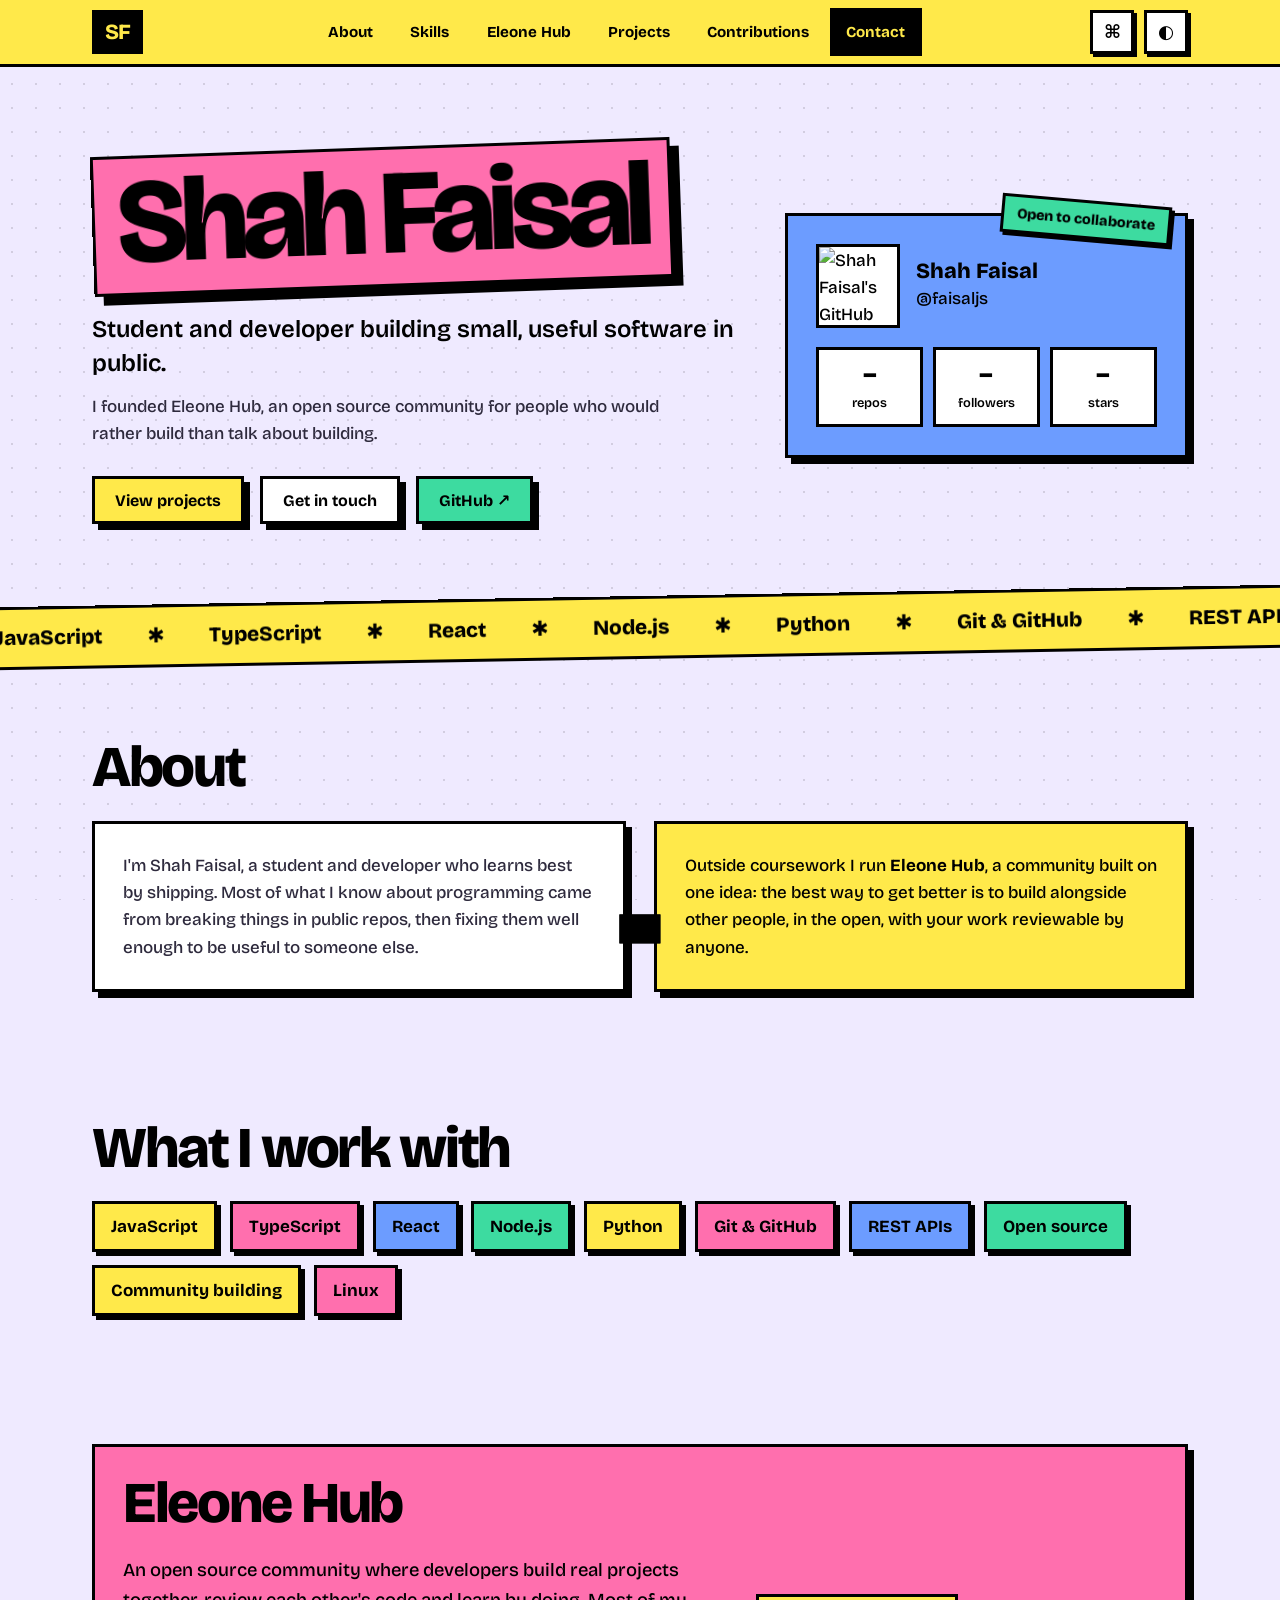
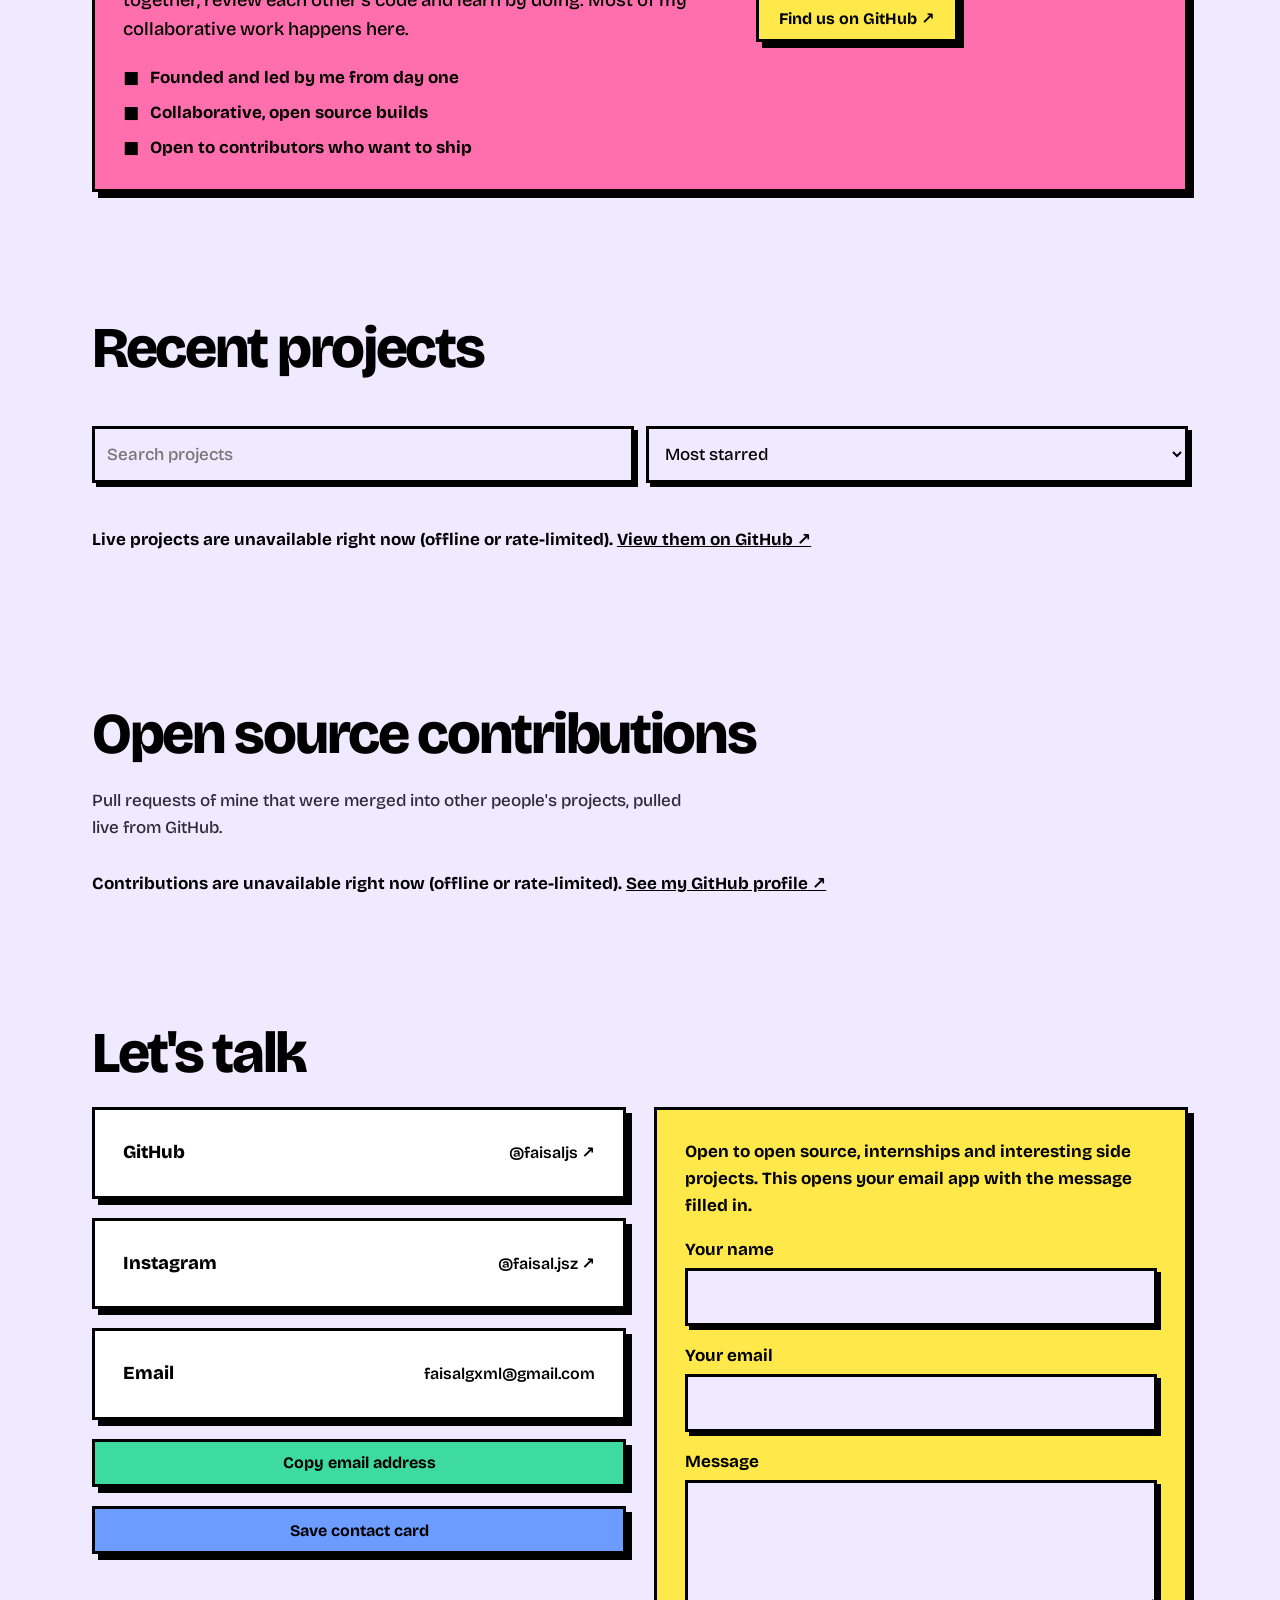
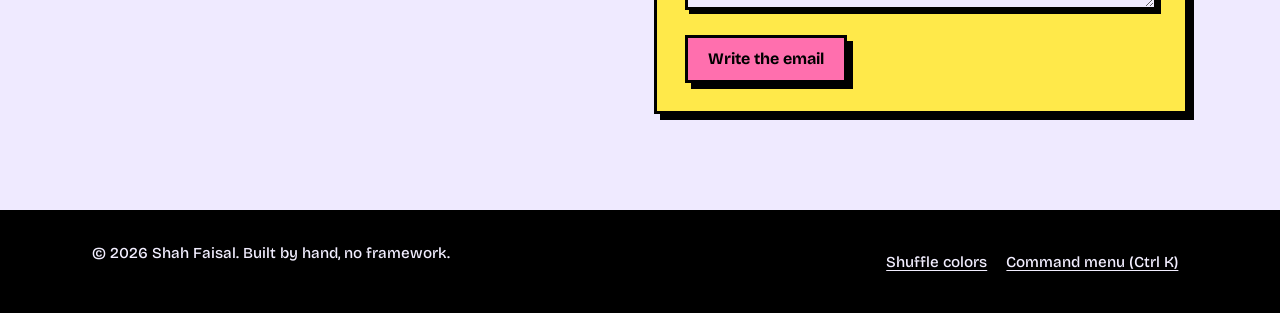
==== commit 626d4fa2: "feat: redesign portfolio with neo-brutalist UI and new features Rewrite the site as a single self-co" ====
--- a/index.html
+++ b/index.html
@@ -1,278 +1,1743 @@
 <!doctype html>
 <html lang="en" data-theme="light">
-<head>
-<meta charset="UTF-8" />
-<meta name="viewport" content="width=device-width, initial-scale=1, viewport-fit=cover" />
-<title>Shah Faisal — Developer</title>
-<meta name="description" content="Shah Faisal — student, developer, and founder of Eleone Hub, an open source community. Building small, useful things in public." />
-<meta name="author" content="Shah Faisal" />
-<meta name="theme-color" content="#F3F4F0" media="(prefers-color-scheme: light)" />
-<meta name="theme-color" content="#101114" media="(prefers-color-scheme: dark)" />
-
-<!-- Open Graph -->
-<meta property="og:type" content="website" />
-<meta property="og:title" content="Shah Faisal — Developer" />
-<meta property="og:description" content="Student, developer, and founder of Eleone Hub — an open source community. Building small, useful things in public." />
-<meta property="og:image" content="assets/og-cover.svg" />
-<meta property="og:url" content="https://faisaljs.github.io/" />
-
-<!-- Twitter -->
-<meta name="twitter:card" content="summary_large_image" />
-<meta name="twitter:title" content="Shah Faisal — Developer" />
-<meta name="twitter:description" content="Student, developer, and founder of Eleone Hub — an open source community." />
-<meta name="twitter:image" content="assets/og-cover.svg" />
-
-<link rel="icon" type="image/svg+xml" href="assets/favicon.svg" />
-<link rel="canonical" href="https://faisaljs.github.io/" />
-
-<link rel="preconnect" href="https://fonts.googleapis.com" />
-<link rel="preconnect" href="https://fonts.gstatic.com" crossorigin />
-<link href="https://fonts.googleapis.com/css2?family=JetBrains+Mono:wght@400;500;600;700;800&family=Inter:wght@400;500;600;700;800&display=swap" rel="stylesheet" />
-
-<link rel="stylesheet" href="css/style.css" />
-
-<script type="application/ld+json">
-{
-  "@context": "https://schema.org",
-  "@type": "Person",
-  "name": "Shah Faisal",
-  "jobTitle": "Student & Developer",
-  "url": "https://faisaljs.github.io/",
-  "sameAs": [
-    "https://github.com/faisaljs",
-    "https://instagram.com/faisal.jsz"
-  ],
-  "founder": {
-    "@type": "Organization",
-    "name": "Eleone Hub",
-    "description": "Open source community"
-  }
-}
-</script>
-</head>
-<body>
-
-<a class="skip-link" href="#main">Skip to content</a>
-
-<div class="bg-grid" aria-hidden="true"></div>
-
-<!-- ============ NAV ============ -->
-<header class="site-nav box" data-reveal>
-  <div class="nav-inner">
-    <a class="logo" href="#top" aria-label="Shah Faisal, home">
-      <span class="logo-bracket">[</span>SF<span class="logo-bracket">]</span>
-    </a>
-
-    <nav class="nav-links" id="nav-links" aria-label="Primary">
-      <a href="#about"><span class="idx">01</span>About</a>
-      <a href="#focus"><span class="idx">02</span>Focus</a>
-      <a href="#eleone"><span class="idx">03</span>Eleone&nbsp;Hub</a>
-      <a href="#projects"><span class="idx">04</span>Projects</a>
-      <a href="#contact"><span class="idx">05</span>Contact</a>
-    </nav>
-
-    <div class="nav-actions">
-      <button id="theme-toggle" class="icon-btn" type="button" aria-pressed="false" aria-label="Switch to dark theme" title="Toggle theme">
-        <svg class="icon sun" viewBox="0 0 24 24" fill="none" stroke="currentColor" stroke-width="1.6"><circle cx="12" cy="12" r="4.2"/><path d="M12 2.5v2.4M12 19.1v2.4M4.4 4.4l1.7 1.7M17.9 17.9l1.7 1.7M2.5 12h2.4M19.1 12h2.4M4.4 19.6l1.7-1.7M17.9 6.1l1.7-1.7"/></svg>
-        <svg class="icon moon" viewBox="0 0 24 24" fill="none" stroke="currentColor" stroke-width="1.6"><path d="M20 14.5A8.5 8.5 0 1 1 9.5 4a6.8 6.8 0 0 0 10.5 10.5Z"/></svg>
-      </button>
-      <button id="menu-toggle" class="icon-btn menu-btn" type="button" aria-expanded="false" aria-controls="nav-links" aria-label="Toggle menu">
-        <svg viewBox="0 0 24 24" fill="none" stroke="currentColor" stroke-width="1.8"><path d="M3 6h18M3 12h18M3 18h18"/></svg>
-      </button>
-    </div>
-  </div>
-</header>
-
-<main id="main">
-
-  <!-- ============ HERO ============ -->
-  <section class="hero" id="top">
-    <div class="hero-grid">
-
-      <div class="box hero-main" data-reveal>
-        <span class="tag">// 00 — INDEX</span>
-        <p class="eyebrow">Student · Developer · Community builder</p>
-        <h1 class="display">
-          Shah Faisal
-        </h1>
-        <p class="hero-lede">
-          I build small, useful software and write code in public. Currently studying,
-          shipping side projects, and running <strong>Eleone&nbsp;Hub</strong> — an open
-          source community I founded for people who'd rather build than talk about building.
-        </p>
-        <div class="hero-actions">
-          <a class="btn btn-primary" href="https://github.com/faisaljs" target="_blank" rel="noopener noreferrer">
-            View GitHub
-            <svg viewBox="0 0 24 24" fill="none" stroke="currentColor" stroke-width="2"><path d="M7 17 17 7M9 7h8v8"/></svg>
-          </a>
-          <a class="btn btn-ghost" href="#contact">
-            Get in touch
-          </a>
+  <head>
+    <meta charset="utf-8" />
+    <meta
+      name="viewport"
+      content="width=device-width,initial-scale=1,viewport-fit=cover"
+    />
+    <title>Shah Faisal — Developer and founder of Eleone Hub</title>
+    <meta
+      name="description"
+      content="Shah Faisal is a student, developer and the founder of Eleone Hub, an open source community. He builds small, useful things in public."
+    />
+    <meta name="theme-color" id="tc" content="#EFEAFF" />
+    <link rel="canonical" href="https://faisaljs.github.io/" />
+    <meta property="og:type" content="website" />
+    <meta property="og:title" content="Shah Faisal — Developer" />
+    <meta
+      property="og:description"
+      content="Student, developer and founder of Eleone Hub, an open source community."
+    />
+    <meta property="og:url" content="https://faisaljs.github.io/" />
+    <meta
+      property="og:image"
+      content="https://faisaljs.github.io/assets/og-cover.png"
+    />
+    <meta name="twitter:card" content="summary_large_image" />
+    <meta
+      name="twitter:image"
+      content="https://faisaljs.github.io/assets/og-cover.png"
+    />
+    <link
+      rel="icon"
+      href="data:image/svg+xml,%3Csvg xmlns='http://www.w3.org/2000/svg' viewBox='0 0 64 64'%3E%3Crect width='64' height='64' fill='%23FF6FAE'/%3E%3Crect x='3' y='3' width='58' height='58' fill='none' stroke='%23000' stroke-width='6'/%3E%3Ctext x='32' y='43' font-family='Arial' font-size='26' font-weight='900' text-anchor='middle'%3ESF%3C/text%3E%3C/svg%3E"
+    />
+    <script>
+      var t;
+      try {
+        t = localStorage.getItem("theme");
+      } catch (e) {}
+      if (!t)
+        t =
+          window.matchMedia && matchMedia("(prefers-color-scheme:dark)").matches
+            ? "dark"
+            : "light";
+      document.documentElement.dataset.theme = t;
+      try {
+        var p = +localStorage.getItem("pal") || 0,
+          P = ["#FFE94A", "#FF6FAE", "#6C9CFF", "#3DDBA0"],
+          s = document.documentElement.style;
+        ["--y", "--p", "--b", "--g"].forEach(function (v, i) {
+          s.setProperty(v, P[(i + p) % 4]);
+        });
+      } catch (e) {}
+    </script>
+    <link rel="preconnect" href="https://fonts.googleapis.com" />
+    <link rel="preconnect" href="https://fonts.gstatic.com" crossorigin />
+    <link
+      href="https://fonts.googleapis.com/css2?family=Bricolage+Grotesque:opsz,wght@12..96,400..800&display=swap"
+      rel="stylesheet"
+    />
+    <noscript
+      ><style>
+        .sk {
+          display: none;
+        }
+      </style></noscript
+    >
+    <script type="application/ld+json">
+      {
+        "@context": "https://schema.org",
+        "@type": "Person",
+        "name": "Shah Faisal",
+        "jobTitle": "Student and developer",
+        "url": "https://faisaljs.github.io/",
+        "affiliation": {
+          "@type": "Organization",
+          "name": "Eleone Hub",
+          "description": "Open source community founded by Shah Faisal"
+        },
+        "sameAs": [
+          "https://github.com/faisaljs",
+          "https://instagram.com/faisal.jsz"
+        ]
+      }
+    </script>
+    <style>
+      :root {
+        --bg: #efeaff;
+        --fg: #000;
+        --card: #fff;
+        --mut: #2e2a3d;
+        --ink: #000;
+        --y: #ffe94a;
+        --p: #ff6fae;
+        --b: #6c9cff;
+        --g: #3ddba0;
+        --fo: var(--fg);
+        --bd: 3px solid var(--fg);
+        --sh: 6px 6px 0 var(--fg);
+        --pad: clamp(1.1rem, 3vw, 1.75rem);
+        --f:
+          "Bricolage Grotesque", system-ui, -apple-system, "Segoe UI", Roboto,
+          sans-serif;
+        --m: ui-monospace, SFMono-Regular, Menlo, Consolas, monospace;
+      }
+      [data-theme="dark"] {
+        --bg: #15121f;
+        --fg: #f2eeff;
+        --card: #221d31;
+        --mut: #cfc8e6;
+      }
+      *,
+      ::before,
+      ::after {
+        box-sizing: border-box;
+      }
+      html {
+        scroll-behavior: smooth;
+        scroll-padding-top: 5.5rem;
+        -webkit-text-size-adjust: 100%;
+      }
+      body {
+        margin: 0;
+        background: var(--bg);
+        color: var(--fg);
+        font: 500 1.0625rem/1.6 var(--f);
+        overflow-x: hidden;
+      }
+      body::before {
+        content: "";
+        position: fixed;
+        inset: 0;
+        z-index: -1;
+        pointer-events: none;
+        opacity: 0.12;
+        background: radial-gradient(var(--fg) 1.2px, transparent 1.3px) 0 0/24px
+          24px;
+      }
+      a {
+        color: inherit;
+      }
+      img {
+        max-width: 100%;
+        display: block;
+      }
+      h1,
+      h2,
+      h3,
+      p,
+      ul {
+        margin: 0;
+      }
+      ul {
+        padding: 0;
+        list-style: none;
+      }
+      :focus-visible {
+        outline: 3px dashed var(--fo);
+        outline-offset: 4px;
+      }
+      .skip {
+        position: absolute;
+        left: -999px;
+        top: 0;
+        z-index: 99;
+        background: var(--ink);
+        color: var(--y);
+        padding: 0.7rem 1rem;
+        font-weight: 700;
+      }
+      .skip:focus {
+        left: 1rem;
+        top: 1rem;
+      }
+      .w {
+        max-width: 1160px;
+        margin: 0 auto;
+        padding: 0 clamp(1rem, 4vw, 2rem);
+      }
+      .pg {
+        position: fixed;
+        top: 0;
+        left: 0;
+        right: 0;
+        height: 6px;
+        z-index: 70;
+        background: var(--p);
+        border-bottom: 2px solid var(--ink);
+        transform: scaleX(0);
+        transform-origin: 0 50%;
+      }
+      .hd {
+        position: sticky;
+        top: 0;
+        z-index: 60;
+        background: var(--y);
+        border-bottom: var(--bd);
+        padding-top: env(safe-area-inset-top);
+      }
+      .bar {
+        display: flex;
+        align-items: center;
+        justify-content: space-between;
+        gap: 1rem;
+        min-height: 64px;
+      }
+      .logo {
+        font-weight: 800;
+        font-size: 1.35rem;
+        letter-spacing: -0.03em;
+        text-decoration: none;
+        background: var(--ink);
+        color: var(--y);
+        padding: 0.1rem 0.6rem;
+        border: var(--bd);
+      }
+      .nav {
+        display: flex;
+        gap: 0.25rem;
+      }
+      .nav a {
+        font-weight: 700;
+        font-size: 0.95rem;
+        text-decoration: none;
+        padding: 0.55rem 0.85rem;
+        border: 3px solid transparent;
+      }
+      .nav a:hover,
+      .nav a[aria-current] {
+        background: var(--ink);
+        color: var(--y);
+      }
+      .acts {
+        display: flex;
+        gap: 0.6rem;
+      }
+      .ib {
+        display: inline-flex;
+        align-items: center;
+        justify-content: center;
+        width: 44px;
+        height: 44px;
+        border: var(--bd);
+        background: var(--card);
+        color: var(--fg);
+        font: 800 1.15rem var(--f);
+        cursor: pointer;
+        box-shadow: 3px 3px 0 var(--ink);
+      }
+      .mb {
+        display: none;
+      }
+      .btn {
+        display: inline-flex;
+        align-items: center;
+        justify-content: center;
+        gap: 0.5rem;
+        min-height: 48px;
+        padding: 0.7rem 1.25rem;
+        font: 700 1rem var(--f);
+        text-decoration: none;
+        background: var(--card);
+        color: var(--fg);
+        border: var(--bd);
+        box-shadow: var(--sh);
+        cursor: pointer;
+        transition:
+          transform 0.12s,
+          box-shadow 0.12s;
+      }
+      .btn:active {
+        transform: translate(6px, 6px);
+        box-shadow: 0 0 0 var(--fg);
+      }
+      .c {
+        position: relative;
+        background: var(--card);
+        border: var(--bd);
+        box-shadow: var(--sh);
+        padding: var(--pad);
+        transition:
+          transform 0.15s,
+          box-shadow 0.15s;
+      }
+      .yl {
+        background: var(--y);
+      }
+      .pk {
+        background: var(--p);
+      }
+      .bl {
+        background: var(--b);
+      }
+      .gr {
+        background: var(--g);
+      }
+      .hd,
+      .yl,
+      .pk,
+      .bl,
+      .gr {
+        color: var(--ink);
+        --fo: var(--ink);
+        --mut: var(--ink);
+      }
+      .hero {
+        display: grid;
+        grid-template-columns: 1.6fr 1fr;
+        gap: clamp(1.75rem, 4vw, 3rem);
+        align-items: center;
+        padding: clamp(2.5rem, 7vw, 5rem) 0 clamp(2.5rem, 5vw, 3.5rem);
+      }
+      h1 {
+        display: inline-block;
+        max-width: 100%;
+        font-weight: 800;
+        font-size: clamp(2.8rem, 12vw, 7.5rem);
+        line-height: 0.95;
+        letter-spacing: -0.05em;
+        padding: 0.05em 0.18em 0.12em;
+        margin-bottom: 1.6rem;
+        border: var(--bd);
+        box-shadow: 9px 9px 0 var(--fg);
+        transform: rotate(-2deg);
+      }
+      .lede {
+        font-size: clamp(1.15rem, 2.4vw, 1.5rem);
+        line-height: 1.4;
+        font-weight: 600;
+        max-width: 30em;
+        margin-bottom: 0.8rem;
+      }
+      .sub {
+        color: var(--mut);
+        max-width: 36em;
+        margin-bottom: 1.8rem;
+      }
+      .row {
+        display: flex;
+        flex-wrap: wrap;
+        gap: 1rem;
+      }
+      .stk {
+        position: absolute;
+        top: -16px;
+        right: 14px;
+        transform: rotate(5deg);
+        border: var(--bd);
+        padding: 0.3rem 0.8rem;
+        font-weight: 800;
+        font-size: 0.9rem;
+        box-shadow: 3px 3px 0 var(--fg);
+      }
+      .av {
+        display: flex;
+        align-items: center;
+        gap: 1rem;
+        margin-bottom: 1.2rem;
+      }
+      .av img {
+        width: 84px;
+        height: 84px;
+        border: var(--bd);
+        background: #fff;
+      }
+      .av b {
+        display: block;
+        font-weight: 800;
+        font-size: 1.35rem;
+        line-height: 1.2;
+      }
+      .st {
+        display: grid;
+        grid-template-columns: repeat(3, 1fr);
+        gap: 0.6rem;
+      }
+      .st div {
+        border: var(--bd);
+        background: var(--card);
+        color: var(--fg);
+        padding: 0.6rem 0.4rem;
+        text-align: center;
+      }
+      .st b {
+        display: block;
+        font-weight: 800;
+        font-size: 1.6rem;
+        line-height: 1.1;
+      }
+      .st span {
+        font-size: 0.8rem;
+        font-weight: 600;
+      }
+      .mq {
+        overflow: hidden;
+        background: var(--y);
+        color: var(--ink);
+        border-block: var(--bd);
+        transform: rotate(-1deg);
+        width: 104%;
+        margin: 1rem 0 1rem -2%;
+      }
+      .mq div {
+        display: flex;
+        width: max-content;
+        animation: mv 32s linear infinite;
+      }
+      .mq span {
+        font-weight: 800;
+        font-size: 1.3rem;
+        padding: 0.75rem 1.4rem;
+        white-space: nowrap;
+      }
+      .mq span::after {
+        content: "✱";
+        margin-left: 2.8rem;
+      }
+      .mq:hover div {
+        animation-play-state: paused;
+      }
+      @keyframes mv {
+        to {
+          transform: translateX(-50%);
+        }
+      }
+      .s {
+        padding: clamp(2.2rem, 6vw, 4rem) 0;
+      }
+      h2 {
+        font-weight: 800;
+        font-size: clamp(2rem, 7vw, 3.6rem);
+        line-height: 1;
+        letter-spacing: -0.04em;
+        margin-bottom: 1.5rem;
+      }
+      .g2 {
+        display: grid;
+        grid-template-columns: 1fr 1fr;
+        gap: clamp(1rem, 3vw, 1.75rem);
+      }
+      .c p {
+        color: var(--mut);
+      }
+      .c p + p {
+        margin-top: 1rem;
+      }
+      .chips {
+        display: flex;
+        flex-wrap: wrap;
+        gap: 0.8rem;
+      }
+      .chips li {
+        font-weight: 700;
+        padding: 0.55rem 1rem;
+        border: var(--bd);
+        background: var(--card);
+        box-shadow: 4px 4px 0 var(--fg);
+      }
+      .chips li:nth-child(4n + 1) {
+        background: var(--y);
+        color: var(--ink);
+      }
+      .chips li:nth-child(4n + 2) {
+        background: var(--p);
+        color: var(--ink);
+      }
+      .chips li:nth-child(4n + 3) {
+        background: var(--b);
+        color: var(--ink);
+      }
+      .chips li:nth-child(4n) {
+        background: var(--g);
+        color: var(--ink);
+      }
+      .el {
+        display: grid;
+        grid-template-columns: 1.5fr 1fr;
+        gap: 2rem;
+        align-items: center;
+      }
+      .el p {
+        font-size: 1.15rem;
+      }
+      .chk {
+        margin: 1.2rem 0 0;
+        display: grid;
+        gap: 0.5rem;
+      }
+      .chk li {
+        position: relative;
+        padding-left: 1.7rem;
+        font-weight: 700;
+      }
+      .chk li::before {
+        content: "■";
+        position: absolute;
+        left: 0;
+      }
+      .fl {
+        display: flex;
+        flex-wrap: wrap;
+        gap: 0.6rem;
+        margin-bottom: 1.5rem;
+      }
+      .ch {
+        min-height: 44px;
+        padding: 0.5rem 1rem;
+        font: 700 0.95rem var(--f);
+        border: var(--bd);
+        background: var(--card);
+        color: var(--fg);
+        cursor: pointer;
+        box-shadow: 3px 3px 0 var(--fg);
+      }
+      .ch[aria-pressed="true"] {
+        background: var(--ink);
+        color: var(--y);
+        box-shadow: none;
+        transform: translate(3px, 3px);
+      }
+      .gp {
+        display: grid;
+        gap: 1.5rem;
+        grid-template-columns: repeat(auto-fill, minmax(min(100%, 290px), 1fr));
+      }
+      .pc {
+        display: flex;
+        flex-direction: column;
+        gap: 0.7rem;
+        min-height: 180px;
+        text-decoration: none;
+      }
+      .pc h3 {
+        font: 700 1.1rem var(--m);
+        overflow-wrap: anywhere;
+      }
+      .pc p {
+        flex: 1;
+        font-size: 0.95rem;
+      }
+      .pm {
+        display: flex;
+        flex-wrap: wrap;
+        align-items: center;
+        gap: 0.9rem;
+        font-weight: 700;
+        font-size: 0.9rem;
+      }
+      .lg {
+        padding: 0.1rem 0.6rem;
+        border: 2px solid var(--fg);
+        color: var(--ink);
+        background: var(--card);
+      }
+      .pc:nth-child(4n + 1) .lg {
+        background: var(--y);
+      }
+      .pc:nth-child(4n + 2) .lg {
+        background: var(--p);
+      }
+      .pc:nth-child(4n + 3) .lg {
+        background: var(--b);
+      }
+      .pc:nth-child(4n) .lg {
+        background: var(--g);
+      }
+      .sk {
+        min-height: 180px;
+        animation: pu 1.2s steps(2) infinite;
+      }
+      @keyframes pu {
+        50% {
+          opacity: 0.45;
+        }
+      }
+      .msg {
+        grid-column: 1/-1;
+        font-weight: 700;
+      }
+      .cl {
+        display: grid;
+        gap: 1.2rem;
+        align-content: start;
+      }
+      .cc {
+        display: flex;
+        justify-content: space-between;
+        align-items: center;
+        flex-wrap: wrap;
+        gap: 0.3rem 1rem;
+        text-decoration: none;
+        font-weight: 800;
+        font-size: 1.15rem;
+      }
+      .cc span {
+        font-weight: 600;
+        font-size: 1rem;
+      }
+      label {
+        display: block;
+        font-weight: 700;
+        margin-bottom: 0.35rem;
+      }
+      input,
+      textarea {
+        width: 100%;
+        min-height: 48px;
+        padding: 0.75rem;
+        margin-bottom: 1rem;
+        font: inherit;
+        color: var(--fg);
+        background: var(--bg);
+        border: var(--bd);
+        border-radius: 0;
+        box-shadow: 4px 4px 0 var(--fg);
+      }
+      textarea {
+        min-height: 130px;
+        resize: vertical;
+      }
+      .ft {
+        margin-top: 2rem;
+        background: var(--ink);
+        color: #f2eeff;
+        border-top: var(--bd);
+        padding: 1.75rem 0 calc(1.75rem + env(safe-area-inset-bottom));
+        font-size: 0.95rem;
+      }
+      .ft .w {
+        display: flex;
+        flex-wrap: wrap;
+        justify-content: space-between;
+        gap: 0.5rem 1.5rem;
+      }
+      .ts {
+        position: fixed;
+        left: 50%;
+        bottom: calc(1.2rem + env(safe-area-inset-bottom));
+        z-index: 80;
+        max-width: 90vw;
+        transform: translate(-50%, 220%);
+        background: var(--ink);
+        color: var(--y);
+        border: var(--bd);
+        padding: 0.7rem 1.1rem;
+        font-weight: 700;
+        transition: transform 0.25s;
+      }
+      .ts.on {
+        transform: translate(-50%, 0);
+      }
+      .up {
+        position: fixed;
+        right: max(1rem, env(safe-area-inset-right));
+        bottom: calc(1rem + env(safe-area-inset-bottom));
+        z-index: 55;
+        opacity: 0;
+        visibility: hidden;
+        transition:
+          opacity 0.2s,
+          visibility 0.2s;
+      }
+      .up.show {
+        opacity: 1;
+        visibility: visible;
+      }
+      [hidden] {
+        display: none !important;
+      }
+      .ft {
+        --fo: #f2eeff;
+      }
+      .lnk {
+        background: none;
+        border: 0;
+        padding: 0.5rem 0.3rem;
+        margin: 0 0.3rem;
+        color: inherit;
+        font: inherit;
+        text-decoration: underline;
+        text-underline-offset: 3px;
+        cursor: pointer;
+        min-height: 44px;
+      }
+      .lp {
+        margin-top: 1rem;
+        font-weight: 600;
+        font-size: 0.95rem;
+      }
+      .lp:empty {
+        display: none;
+      }
+      .tools {
+        display: flex;
+        flex-wrap: wrap;
+        gap: 0.8rem;
+        margin-bottom: 1.2rem;
+      }
+      .tools input,
+      .tools select {
+        flex: 1 1 200px;
+        margin: 0;
+        min-height: 48px;
+      }
+      select {
+        padding: 0.75rem;
+        font: inherit;
+        color: var(--fg);
+        background: var(--bg);
+        border: var(--bd);
+        border-radius: 0;
+        box-shadow: 4px 4px 0 var(--fg);
+      }
+      .lb {
+        display: flex;
+        height: 24px;
+        margin-bottom: 0.7rem;
+        border: var(--bd);
+        box-shadow: 4px 4px 0 var(--fg);
+      }
+      .lb i {
+        display: block;
+        border-right: 2px solid var(--ink);
+      }
+      .lb i:last-child {
+        border: 0;
+      }
+      .lk {
+        display: flex;
+        flex-wrap: wrap;
+        gap: 0.3rem 1.2rem;
+        margin-bottom: 1.5rem;
+        font-size: 0.9rem;
+        font-weight: 600;
+      }
+      .lk span::before {
+        content: "";
+        display: inline-block;
+        width: 0.8em;
+        height: 0.8em;
+        margin-right: 0.4em;
+        border: 2px solid var(--fg);
+        background: var(--k);
+      }
+      .pr {
+        display: flex;
+        flex-direction: column;
+        align-items: flex-start;
+        gap: 0.5rem;
+        text-decoration: none;
+      }
+      .pr b {
+        font-size: 1.1rem;
+        line-height: 1.3;
+      }
+      .pr > span:last-child {
+        font-size: 0.9rem;
+        font-weight: 600;
+        color: var(--mut);
+      }
+      .mg {
+        padding: 0.1rem 0.6rem;
+        border: 2px solid var(--fg);
+        background: var(--g);
+        color: var(--ink);
+        font-weight: 700;
+        font-size: 0.85rem;
+      }
+      .pal {
+        width: min(560px, 92vw);
+        max-height: 80vh;
+        margin: 12vh auto auto;
+        padding: 0;
+        background: var(--card);
+        color: var(--fg);
+        border: var(--bd);
+        box-shadow: 10px 10px 0 var(--fg);
+        overflow: hidden;
+      }
+      .pal::backdrop {
+        background: rgba(0, 0, 0, 0.55);
+      }
+      .pal input {
+        margin: 0;
+        border: 0;
+        border-bottom: var(--bd);
+        box-shadow: none;
+        background: var(--card);
+        min-height: 56px;
+        font-size: 1.1rem;
+      }
+      .pal input:focus-visible {
+        outline-offset: -4px;
+      }
+      .pal ul {
+        max-height: 50vh;
+        overflow: auto;
+      }
+      .pal li {
+        display: flex;
+        justify-content: space-between;
+        gap: 1rem;
+        padding: 0.75rem 1rem;
+        cursor: pointer;
+        font-weight: 700;
+        border-bottom: 2px solid var(--fg);
+      }
+      .pal li span {
+        font-weight: 500;
+        color: var(--mut);
+      }
+      .pal li[aria-selected="true"] {
+        background: var(--ink);
+        color: var(--y);
+      }
+      .pal li[aria-selected="true"] span {
+        color: var(--y);
+      }
+      @media (hover: hover) {
+        .pr:hover {
+          transform: translate(-4px, -4px);
+          box-shadow: 10px 10px 0 var(--fg);
+        }
+      }
+      @media print {
+        .hd,
+        .pg,
+        .mq,
+        .up,
+        .ts,
+        .pal,
+        .tools,
+        .fl,
+        #cf,
+        .ft button {
+          display: none !important;
+        }
+        * {
+          box-shadow: none !important;
+          animation: none !important;
+        }
+        body {
+          background: #fff;
+          color: #000;
+        }
+        body::before {
+          display: none;
+        }
+        .c,
+        h1 {
+          border-width: 1px;
+          transform: none;
+        }
+      }
+      @media (hover: hover) {
+        .btn:hover {
+          transform: translate(3px, 3px);
+          box-shadow: 3px 3px 0 var(--fg);
+        }
+        .pc:hover,
+        .cc:hover {
+          transform: translate(-4px, -4px);
+          box-shadow: 10px 10px 0 var(--fg);
+        }
+        .ib:hover,
+        .ch:hover {
+          transform: translate(-2px, -2px);
+        }
+      }
+      @media (prefers-reduced-motion: no-preference) {
+        h1 {
+          animation: st 0.7s cubic-bezier(0.2, 1.4, 0.4, 1) both;
+        }
+        .stk {
+          animation: pop 0.5s 0.6s both;
+        }
+      }
+      @keyframes st {
+        from {
+          transform: translateY(-50px) rotate(-9deg) scale(1.08);
+          opacity: 0;
+        }
+        to {
+          transform: rotate(-2deg);
+        }
+      }
+      @keyframes pop {
+        from {
+          transform: scale(0) rotate(25deg);
+        }
+        to {
+          transform: rotate(5deg);
+        }
+      }
+      @media (max-width: 860px) {
+        .hero,
+        .g2,
+        .el {
+          grid-template-columns: 1fr;
+        }
+      }
+      @media (max-width: 980px) {
+        .mb {
+          display: inline-flex;
+        }
+        .nav {
+          position: absolute;
+          top: 100%;
+          left: 0;
+          right: 0;
+          flex-direction: column;
+          gap: 0;
+          background: var(--y);
+          border-bottom: var(--bd);
+          padding: 0.4rem clamp(1rem, 4vw, 2rem) 1rem;
+          visibility: hidden;
+          opacity: 0;
+          transform: translateY(-8px);
+          transition:
+            opacity 0.2s,
+            transform 0.2s,
+            visibility 0s 0.2s;
+        }
+        .nav.open {
+          visibility: visible;
+          opacity: 1;
+          transform: none;
+          transition-delay: 0s;
+        }
+        .nav a {
+          display: flex;
+          align-items: center;
+          min-height: 48px;
+          border: 0;
+          border-bottom: 2px solid var(--ink);
+        }
+      }
+      @media (prefers-reduced-motion: reduce) {
+        *,
+        ::before,
+        ::after {
+          animation: none !important;
+          transition: none !important;
+          scroll-behavior: auto !important;
+        }
+        .mq div {
+          flex-wrap: wrap;
+          width: auto;
+        }
+      }
+    </style>
+  </head>
+  <body>
+    <a class="skip" href="#main">Skip to content</a>
+    <div class="pg" id="pg" aria-hidden="true"></div>
+    <header class="hd">
+      <div class="w bar">
+        <a class="logo" href="#top" aria-label="Shah Faisal, back to top">SF</a>
+        <nav class="nav" id="nav" aria-label="Primary">
+          <a href="#about">About</a><a href="#skills">Skills</a
+          ><a href="#eleone">Eleone Hub</a><a href="#projects">Projects</a
+          ><a href="#contrib">Contributions</a><a href="#contact">Contact</a>
+        </nav>
+        <div class="acts">
+          <button
+            class="ib"
+            id="kb"
+            type="button"
+            aria-label="Command menu"
+            aria-haspopup="dialog"
+          >
+            ⌘</button
+          ><button
+            class="ib"
+            id="tt"
+            type="button"
+            aria-label="Dark mode"
+            aria-pressed="false"
+          >
+            ◐</button
+          ><button
+            class="ib mb"
+            id="mb"
+            type="button"
+            aria-expanded="false"
+            aria-controls="nav"
+            aria-label="Menu"
+          >
+            ☰
+          </button>
         </div>
       </div>
-
-      <aside class="box hero-card" data-reveal>
-        <span class="tag">// SPEC</span>
-        <div class="avatar-wrap">
-          <img class="avatar" id="gh-avatar" src="https://github.com/faisaljs.png?size=200" width="72" height="72" alt="Shah Faisal's avatar" loading="lazy" />
-          <span class="status-dot" title="Open to collaborate" aria-hidden="true"></span>
-        </div>
-        <dl class="spec-list">
-          <div class="spec-row">
-            <dt>Role</dt><dd>Student / Developer</dd>
+    </header>
+
+    <main id="main">
+      <div class="w">
+        <section class="hero" id="top">
+          <div>
+            <h1 class="pk">Shah Faisal</h1>
+            <p class="lede">
+              Student and developer building small, useful software in public.
+            </p>
+            <p class="sub">
+              I founded Eleone Hub, an open source community for people who
+              would rather build than talk about building.
+            </p>
+            <div class="row">
+              <a class="btn yl" href="#projects">View projects</a
+              ><a class="btn" href="#contact">Get in touch</a
+              ><a
+                class="btn gr"
+                href="https://github.com/faisaljs"
+                target="_blank"
+                rel="noopener noreferrer"
+                >GitHub ↗</a
+              >
+            </div>
           </div>
-          <div class="spec-row">
-            <dt>Founder</dt><dd>Eleone Hub</dd>
+          <aside class="c bl" aria-label="GitHub profile">
+            <span class="stk gr">Open to collaborate</span>
+            <div class="av">
+              <img
+                src="https://github.com/faisaljs.png?size=200"
+                width="84"
+                height="84"
+                alt="Shah Faisal's GitHub avatar"
+              />
+              <div><b>Shah Faisal</b>@faisaljs</div>
+            </div>
+            <div class="st" aria-live="polite">
+              <div><b data-s="repos">–</b><span>repos</span></div>
+              <div><b data-s="followers">–</b><span>followers</span></div>
+              <div><b data-s="stars">–</b><span>stars</span></div>
+            </div>
+            <p class="lp" id="lp"></p>
+          </aside>
+        </section>
+      </div>
+
+      <div class="mq" aria-hidden="true"><div id="mq"></div></div>
+
+      <div class="w">
+        <section class="s" id="about">
+          <h2>About</h2>
+          <div class="g2">
+            <div class="c">
+              <p>
+                I'm Shah Faisal, a student and developer who learns best by
+                shipping. Most of what I know about programming came from
+                breaking things in public repos, then fixing them well enough to
+                be useful to someone else.
+              </p>
+            </div>
+            <div class="c yl">
+              <p>
+                Outside coursework I run <b>Eleone Hub</b>, a community built on
+                one idea: the best way to get better is to build alongside other
+                people, in the open, with your work reviewable by anyone.
+              </p>
+            </div>
           </div>
-          <div class="spec-row">
-            <dt>Focus</dt><dd>Open source</dd>
+        </section>
+
+        <section class="s" id="skills">
+          <h2>What I work with</h2>
+          <ul class="chips">
+            <li>JavaScript</li>
+            <li>TypeScript</li>
+            <li>React</li>
+            <li>Node.js</li>
+            <li>Python</li>
+            <li>Git &amp; GitHub</li>
+            <li>REST APIs</li>
+            <li>Open source</li>
+            <li>Community building</li>
+            <li>Linux</li>
+          </ul>
+        </section>
+
+        <section class="s" id="eleone">
+          <div class="c pk">
+            <div class="el">
+              <div>
+                <h2>Eleone Hub</h2>
+                <p>
+                  An open source community where developers build real projects
+                  together, review each other's code and learn by doing. Most of
+                  my collaborative work happens here.
+                </p>
+                <ul class="chk">
+                  <li>Founded and led by me from day one</li>
+                  <li>Collaborative, open source builds</li>
+                  <li>Open to contributors who want to ship</li>
+                </ul>
+              </div>
+              <div>
+                <a
+                  class="btn yl"
+                  href="https://github.com/eleonehub"
+                  target="_blank"
+                  rel="noopener noreferrer"
+                  >Find us on GitHub ↗</a
+                >
+              </div>
+            </div>
           </div>
-          <div class="spec-row">
-            <dt>Status</dt><dd><span class="status-text">Open to collaborate</span></dd>
+        </section>
+
+        <section class="s" id="projects">
+          <h2>Recent projects</h2>
+          <div class="lb" id="lb" hidden></div>
+          <div class="lk" id="lk"></div>
+          <div class="tools">
+            <input
+              id="q"
+              type="search"
+              placeholder="Search projects"
+              aria-label="Search projects"
+              autocomplete="off"
+            /><select id="so" aria-label="Sort projects">
+              <option value="stars">Most starred</option>
+              <option value="new">Recently pushed</option>
+              <option value="name">Name A to Z</option>
+            </select>
           </div>
-        </dl>
-        <div class="spec-stats" id="gh-stats" aria-live="polite">
-          <div class="stat"><span class="stat-num" data-stat="repos">—</span><span class="stat-label">repos</span></div>
-          <div class="stat"><span class="stat-num" data-stat="followers">—</span><span class="stat-label">followers</span></div>
-        </div>
-      </aside>
-
-    </div>
-  </section>
-
-  <!-- ============ ABOUT ============ -->
-  <section class="section" id="about">
-    <div class="box" data-reveal>
-      <span class="tag">// 01 — ABOUT</span>
-      <h2>About</h2>
-      <div class="about-grid">
+          <div
+            class="fl"
+            id="fl"
+            role="group"
+            aria-label="Filter projects by language"
+          ></div>
+          <div class="gp" id="grid" aria-live="polite">
+            <div class="c sk"></div>
+            <div class="c sk"></div>
+            <div class="c sk"></div>
+            <noscript
+              ><p class="msg">
+                Live projects need JavaScript.
+                <a href="https://github.com/faisaljs?tab=repositories"
+                  >See them on GitHub</a
+                >.
+              </p></noscript
+            >
+          </div>
+          <div style="margin-top: 1.5rem">
+            <button class="btn" id="more" type="button" hidden>
+              Show more projects
+            </button>
+          </div>
+        </section>
+
+        <section class="s" id="contrib">
+          <h2>Open source contributions</h2>
+          <p class="sub">
+            Pull requests of mine that were merged into other people's projects,
+            pulled live from GitHub.
+          </p>
+          <div class="gp" id="prs" aria-live="polite">
+            <div class="c sk"></div>
+            <div class="c sk"></div>
+            <div class="c sk"></div>
+          </div>
+        </section>
+
+        <section class="s" id="contact">
+          <h2>Let's talk</h2>
+          <div class="g2">
+            <div class="cl">
+              <a
+                class="c cc"
+                href="https://github.com/faisaljs"
+                target="_blank"
+                rel="noopener noreferrer"
+                >GitHub <span>@faisaljs ↗</span></a
+              >
+              <a
+                class="c cc"
+                href="https://instagram.com/faisal.jsz"
+                target="_blank"
+                rel="noopener noreferrer"
+                >Instagram <span>@faisal.jsz ↗</span></a
+              >
+              <a class="c cc" href="mailto:faisalgxml@gmail.com"
+                >Email <span>faisalgxml@gmail.com</span></a
+              >
+              <button class="btn gr" id="cp" type="button">
+                Copy email address
+              </button>
+              <button class="btn bl" id="vc" type="button">
+                Save contact card
+              </button>
+            </div>
+            <form class="c yl" id="cf">
+              <p style="margin-bottom: 1rem; font-weight: 700">
+                Open to open source, internships and interesting side projects.
+                This opens your email app with the message filled in.
+              </p>
+              <label for="nm">Your name</label
+              ><input id="nm" name="nm" autocomplete="name" required />
+              <label for="em">Your email</label
+              ><input
+                id="em"
+                name="em"
+                type="email"
+                autocomplete="email"
+                required
+              />
+              <label for="ms">Message</label
+              ><textarea id="ms" name="ms" required></textarea>
+              <button class="btn pk" type="submit">Write the email</button>
+            </form>
+          </div>
+        </section>
+      </div>
+    </main>
+
+    <footer class="ft">
+      <div class="w">
+        <p>© <span id="yr"></span> Shah Faisal. Built by hand, no framework.</p>
         <p>
-          I'm Shah Faisal — a student and developer who learns best by shipping.
-          Most of what I know about programming came from breaking things in public
-          repos, then fixing them well enough to be useful to someone else.
-        </p>
-        <p>
-          Outside of coursework, I founded and run <strong>Eleone&nbsp;Hub</strong>,
-          an open source community built around one idea: the best way to get better
-          is to build alongside other people, in the open, with your work reviewable
-          by anyone. I spend most of my time between that community, personal projects,
-          and figuring out what to learn next.
+          <button class="lnk" id="sh" type="button" hidden>Share</button
+          ><button class="lnk" id="shf" type="button">Shuffle colors</button
+          ><button class="lnk" id="k2" type="button">
+            Command menu (Ctrl K)
+          </button>
         </p>
       </div>
-    </div>
-  </section>
-
-  <!-- ============ FOCUS / SKILLS ============ -->
-  <section class="section" id="focus">
-    <div class="box" data-reveal>
-      <span class="tag">// 02 — FOCUS</span>
-      <h2>What I work with</h2>
-      <p class="section-lede">Tools and areas I'm currently building in and around.</p>
-      <ul class="chip-grid" id="skills-grid">
-        <li class="chip">JavaScript</li>
-        <li class="chip">TypeScript</li>
-        <li class="chip">React</li>
-        <li class="chip">Node.js</li>
-        <li class="chip">Python</li>
-        <li class="chip">Git &amp; GitHub</li>
-        <li class="chip">REST APIs</li>
-        <li class="chip">Open Source</li>
-        <li class="chip">Community building</li>
-        <li class="chip">Linux</li>
-      </ul>
-    </div>
-  </section>
-
-  <!-- ============ ELEONE HUB ============ -->
-  <section class="section" id="eleone">
-    <div class="box box-accent" data-reveal>
-      <span class="tag">// 03 — COMMUNITY</span>
-      <div class="eleone-grid">
-        <div>
-          <h2>Eleone Hub</h2>
-          <p>
-            Eleone Hub is the open source community I founded — a space for developers
-            to build real projects together, review each other's code, and learn by
-            doing rather than watching. It's where most of my collaborative work happens.
-          </p>
-          <ul class="mini-list">
-            <li>Founded and led by me, from the ground up</li>
-            <li>Focused on open source, collaborative builds</li>
-            <li>Open to contributors who want to ship, not just talk</li>
-          </ul>
-        </div>
-        <div class="eleone-cta">
-          <a class="btn btn-primary" href="https://github.com/eleonehub" target="_blank" rel="noopener noreferrer">
-            Find Eleone Hub on GitHub
-            <svg viewBox="0 0 24 24" fill="none" stroke="currentColor" stroke-width="2"><path d="M7 17 17 7M9 7h8v8"/></svg>
-          </a>
-        </div>
-      </div>
-    </div>
-  </section>
-
-  <!-- ============ PROJECTS ============ -->
-  <section class="section" id="projects">
-    <div class="box" data-reveal>
-      <span class="tag">// 04 — PROJECTS</span>
-      <div class="projects-head">
-        <h2>Recent projects</h2>
-        <a class="text-link" href="https://github.com/faisaljs?tab=repositories" target="_blank" rel="noopener noreferrer">
-          All repositories →
-        </a>
-      </div>
-      <p class="section-lede">Pulled live from GitHub — always up to date.</p>
-
-      <div class="project-grid" id="project-grid" aria-live="polite">
-        <!-- skeleton boxes, replaced by JS -->
-        <div class="project-card skeleton"><div class="skel-line w60"></div><div class="skel-line w90"></div><div class="skel-line w40"></div></div>
-        <div class="project-card skeleton"><div class="skel-line w60"></div><div class="skel-line w90"></div><div class="skel-line w40"></div></div>
-        <div class="project-card skeleton"><div class="skel-line w60"></div><div class="skel-line w90"></div><div class="skel-line w40"></div></div>
-      </div>
-    </div>
-  </section>
-
-  <!-- ============ CONTACT ============ -->
-  <section class="section" id="contact">
-    <div class="box" data-reveal>
-      <span class="tag">// 05 — CONTACT</span>
-      <h2>Let's talk</h2>
-      <p class="section-lede">
-        Open to collaborating on open source, internships, or interesting side projects.
-      </p>
-      <div class="contact-grid">
-        <a class="contact-card" href="https://github.com/faisaljs" target="_blank" rel="noopener noreferrer">
-          <svg viewBox="0 0 24 24" fill="currentColor"><path d="M12 2C6.48 2 2 6.58 2 12.25c0 4.53 2.87 8.37 6.84 9.73.5.1.68-.22.68-.5 0-.24-.01-1.04-.01-1.89-2.78.62-3.37-1.21-3.37-1.21-.45-1.18-1.11-1.49-1.11-1.49-.9-.63.07-.62.07-.62 1 .07 1.53 1.05 1.53 1.05.9 1.56 2.36 1.11 2.94.85.09-.66.35-1.11.63-1.37-2.22-.26-4.56-1.14-4.56-5.06 0-1.12.39-2.03 1.03-2.75-.1-.26-.45-1.31.1-2.72 0 0 .84-.28 2.75 1.05a9.3 9.3 0 0 1 5 0c1.91-1.33 2.75-1.05 2.75-1.05.55 1.41.2 2.46.1 2.72.64.72 1.03 1.63 1.03 2.75 0 3.93-2.34 4.79-4.57 5.05.36.32.68.94.68 1.9 0 1.37-.01 2.47-.01 2.81 0 .28.18.6.69.5A10.26 10.26 0 0 0 22 12.25C22 6.58 17.52 2 12 2Z"/></svg>
-          <span>
-            <strong>GitHub</strong>
-            <em>@faisaljs</em>
-          </span>
-        </a>
-        <a class="contact-card" href="https://instagram.com/faisal.jsz" target="_blank" rel="noopener noreferrer">
-          <svg viewBox="0 0 24 24" fill="none" stroke="currentColor" stroke-width="1.7"><rect x="3" y="3" width="18" height="18" rx="5"/><circle cx="12" cy="12" r="4"/><circle cx="17.3" cy="6.7" r="1"/></svg>
-          <span>
-            <strong>Instagram</strong>
-            <em>@faisal.jsz</em>
-          </span>
-        </a>
-        <a class="contact-card" href="mailto:faisalgxml@gmail.com">
-          <svg viewBox="0 0 24 24" fill="none" stroke="currentColor" stroke-width="1.7"><rect x="3" y="5" width="18" height="14" rx="2"/><path d="m4 7 8 6 8-6"/></svg>
-          <span>
-            <strong>Email</strong>
-            <em>hello@shahfaisal.dev</em>
-          </span>
-        </a>
-      </div>
-    </div>
-  </section>
-
-</main>
-
-<footer class="site-footer box" data-reveal>
-  <p>© <span id="year"></span> Shah Faisal. Built from scratch, deployed to the open web.</p>
-  <p class="footer-sub">Designed &amp; coded with a box-grid, terminal-adjacent aesthetic.</p>
-</footer>
-
-<script src="js/script.js"></script>
-</body>
-</html>+    </footer>
+    <button class="ib yl up" id="up" type="button" aria-label="Back to top">
+      ↑
+    </button>
+    <dialog class="pal" id="pal" aria-label="Command menu">
+      <input
+        id="pq"
+        type="search"
+        role="combobox"
+        aria-expanded="true"
+        aria-controls="pcl"
+        aria-autocomplete="list"
+        placeholder="Type a command"
+        aria-label="Search commands"
+        autocomplete="off"
+      />
+      <ul id="pcl" role="listbox" aria-label="Commands"></ul>
+    </dialog>
+    <div class="ts" id="ts" role="status" aria-live="polite"></div>
+
+    <script>
+      (() => {
+        "use strict";
+        const U = "faisaljs",
+          MAIL = "faisalgxml@gmail.com",
+          root = document.documentElement,
+          $ = (s, c = document) => c.querySelector(s),
+          $$ = (s, c = document) => [...c.querySelectorAll(s)],
+          esc = (s) =>
+            String(s).replace(
+              /[&<>"']/g,
+              (c) =>
+                ({
+                  "&": "&amp;",
+                  "<": "&lt;",
+                  ">": "&gt;",
+                  '"': "&quot;",
+                  "'": "&#39;",
+                })[c],
+            ),
+          store = (k, v, s) => {
+            try {
+              const o = s ? sessionStorage : localStorage;
+              return v === undefined ? o.getItem(k) : o.setItem(k, v);
+            } catch {
+              return null;
+            }
+          };
+
+        /* theme */
+        const tt = $("#tt"),
+          tc = $("#tc");
+        const setTheme = (t, save) => {
+          root.dataset.theme = t;
+          tt.setAttribute("aria-pressed", t === "dark");
+          tc.content = t === "dark" ? "#15121F" : "#EFEAFF";
+          if (save) store("theme", t);
+        };
+        setTheme(root.dataset.theme === "dark" ? "dark" : "light");
+        tt.onclick = () =>
+          setTheme(root.dataset.theme === "dark" ? "light" : "dark", 1);
+
+        /* mobile menu */
+        const mb = $("#mb"),
+          nav = $("#nav");
+        const menu = (o) => {
+          nav.classList.toggle("open", o);
+          mb.setAttribute("aria-expanded", o);
+          mb.textContent = o ? "✕" : "☰";
+        };
+        mb.onclick = () => menu(!nav.classList.contains("open"));
+        nav.onclick = (e) => {
+          if (e.target.closest("a")) menu(false);
+        };
+        document.addEventListener("keydown", (e) => {
+          if (e.key === "Escape" && nav.classList.contains("open")) {
+            menu(false);
+            mb.focus();
+          }
+        });
+
+        /* scroll progress + back to top */
+        const pg = $("#pg"),
+          up = $("#up");
+        let tick = 0;
+        const onScroll = () => {
+          tick = 0;
+          const h = root.scrollHeight - innerHeight;
+          pg.style.transform = `scaleX(${h > 0 ? scrollY / h : 0})`;
+          up.classList.toggle("show", scrollY > 600);
+        };
+        addEventListener(
+          "scroll",
+          () => {
+            tick || (tick = requestAnimationFrame(onScroll));
+          },
+          { passive: true },
+        );
+        onScroll();
+        up.onclick = () => scrollTo({ top: 0 });
+
+        /* scrollspy */
+        const links = $$("#nav a");
+        if ("IntersectionObserver" in window) {
+          const so = new IntersectionObserver(
+            (es) =>
+              es.forEach((e) => {
+                if (e.isIntersecting) {
+                  links.forEach((a) => a.removeAttribute("aria-current"));
+                  $(`#nav a[href="#${e.target.id}"]`)?.setAttribute(
+                    "aria-current",
+                    "true",
+                  );
+                }
+              }),
+            { rootMargin: "-45% 0px -50% 0px" },
+          );
+          links.forEach((a) => {
+            const s = $(a.getAttribute("href"));
+            s && so.observe(s);
+          });
+        }
+
+        /* marquee built from the skills list */
+        const mq = $("#mq");
+        let mh = $$("#skills li")
+          .map((l) => `<span>${esc(l.textContent)}</span>`)
+          .join("");
+        if (!matchMedia("(prefers-reduced-motion:reduce)").matches) mh += mh;
+        mq.innerHTML = mh;
+
+        /* toast */
+        const ts = $("#ts");
+        let tm;
+        const toast = (m) => {
+          ts.textContent = m;
+          ts.classList.add("on");
+          clearTimeout(tm);
+          tm = setTimeout(() => ts.classList.remove("on"), 2400);
+        };
+
+        /* copy email + mailto form */
+        $("#cp").onclick = () => {
+          (navigator.clipboard
+            ? navigator.clipboard.writeText(MAIL)
+            : Promise.reject()
+          ).then(
+            () => toast("Email address copied"),
+            () => toast(MAIL),
+          );
+        };
+        $("#cf").onsubmit = (e) => {
+          e.preventDefault();
+          const f = e.target,
+            v = (n) => f.elements[n].value.trim();
+          location.href = `mailto:${MAIL}?subject=${encodeURIComponent("Hello from " + v("nm"))}&body=${encodeURIComponent(v("ms") + "\n\n— " + v("nm") + " (" + v("em") + ")")}`;
+          toast("Opening your email app");
+        };
+
+        $("#yr").textContent = new Date().getFullYear();
+
+        /* palette shuffle: rotates which accent goes where, so all four stay distinct */
+        const PAL = ["#FFE94A", "#FF6FAE", "#6C9CFF", "#3DDBA0"];
+        let pi = +store("pal") || 0;
+        const applyPal = () =>
+          ["--y", "--p", "--b", "--g"].forEach((v, i) =>
+            root.style.setProperty(v, PAL[(i + pi) % 4]),
+          );
+        const shuffle = () => {
+          pi = (pi + 1) % 4;
+          applyPal();
+          store("pal", pi);
+        };
+        applyPal();
+        $("#shf").onclick = shuffle;
+
+        /* save contact card (.vcf) */
+        const vcard = () => {
+          const t = [
+              "BEGIN:VCARD",
+              "VERSION:3.0",
+              "FN:Shah Faisal",
+              "N:;Shah Faisal;;;",
+              "TITLE:Student and developer",
+              "ORG:Eleone Hub",
+              "EMAIL:" + MAIL,
+              "URL:https://faisaljs.github.io/",
+              "URL:https://github.com/" + U,
+              "END:VCARD",
+            ].join("\r\n"),
+            a = document.createElement("a");
+          a.href = URL.createObjectURL(new Blob([t], { type: "text/vcard" }));
+          a.download = "shah-faisal.vcf";
+          a.click();
+          setTimeout(() => URL.revokeObjectURL(a.href), 1e3);
+          toast("Contact card downloaded");
+        };
+        $("#vc").onclick = vcard;
+
+        /* share, only where the Web Share API exists */
+        const sh = $("#sh");
+        if (navigator.share) {
+          sh.hidden = false;
+          sh.onclick = () =>
+            navigator
+              .share({
+                title: document.title,
+                url: location.href.split("#")[0],
+              })
+              .catch(() => {});
+        }
+
+        /* command palette: Ctrl/Cmd+K, or / outside form fields */
+        const pal = $("#pal"),
+          pq = $("#pq"),
+          pcl = $("#pcl"),
+          go = (id) => () => $("#" + id)?.scrollIntoView(),
+          ext = (u) => () => window.open(u, "_blank", "noopener"),
+          CMDS = [
+            ["Go to About", "section", go("about")],
+            ["Go to Skills", "section", go("skills")],
+            ["Go to Eleone Hub", "section", go("eleone")],
+            ["Go to Projects", "section", go("projects")],
+            ["Go to Contributions", "section", go("contrib")],
+            ["Go to Contact", "section", go("contact")],
+            ["Toggle dark mode", "theme", () => tt.click()],
+            ["Shuffle colors", "theme", shuffle],
+            ["Copy email address", "contact", () => $("#cp").click()],
+            ["Save contact card", "contact", vcard],
+            ["Open GitHub profile", "link", ext("https://github.com/" + U)],
+            [
+              "Open Eleone Hub on GitHub",
+              "link",
+              ext("https://github.com/eleonehub"),
+            ],
+          ];
+        let sel = 0,
+          shown = CMDS;
+        const paint = () => {
+          pcl.innerHTML = shown.length
+            ? shown
+                .map(
+                  (c, i) =>
+                    `<li role="option" id="pc${i}" aria-selected="${i === sel}" data-i="${i}">${esc(c[0])}<span>${esc(c[1])}</span></li>`,
+                )
+                .join("")
+            : '<li role="presentation">No matching command.</li>';
+          pq.setAttribute(
+            "aria-activedescendant",
+            shown.length ? "pc" + sel : "",
+          );
+          pcl.children[sel]?.scrollIntoView({ block: "nearest" });
+        };
+        const filter = () => {
+          const t = pq.value.trim().toLowerCase();
+          shown = CMDS.filter((c) =>
+            (c[0] + " " + c[1]).toLowerCase().includes(t),
+          );
+          sel = 0;
+          paint();
+        };
+        const openPal = () => {
+          if (pal.open) return;
+          pq.value = "";
+          filter();
+          pal.showModal();
+          pq.focus();
+        };
+        const run = (i) => {
+          const c = shown[i];
+          if (!c) return;
+          pal.close();
+          setTimeout(c[2], 0);
+        };
+        pq.oninput = filter;
+        pq.onkeydown = (e) => {
+          const n = shown.length;
+          if (!n) return;
+          if (e.key === "ArrowDown") {
+            e.preventDefault();
+            sel = (sel + 1) % n;
+            paint();
+          } else if (e.key === "ArrowUp") {
+            e.preventDefault();
+            sel = (sel - 1 + n) % n;
+            paint();
+          } else if (e.key === "Enter") {
+            e.preventDefault();
+            run(sel);
+          }
+        };
+        pcl.onclick = (e) => {
+          const li = e.target.closest("li[data-i]");
+          if (li) run(+li.dataset.i);
+        };
+        pal.onclick = (e) => {
+          if (e.target === pal) pal.close();
+        };
+        $("#kb").onclick = $("#k2").onclick = openPal;
+        document.addEventListener("keydown", (e) => {
+          const el = e.target,
+            typing =
+              /^(INPUT|TEXTAREA|SELECT)$/.test(el.tagName) ||
+              el.isContentEditable;
+          if ((e.ctrlKey || e.metaKey) && e.key.toLowerCase() === "k") {
+            e.preventDefault();
+            pal.open ? pal.close() : openPal();
+          } else if (
+            e.key === "/" &&
+            !typing &&
+            !e.ctrlKey &&
+            !e.metaKey &&
+            !e.altKey
+          ) {
+            e.preventDefault();
+            openPal();
+          }
+        });
+
+        /* GitHub data, cached for 10 minutes per tab to stay under the API rate limit */
+        const gh = (p) => {
+          const k = "gh:" + p,
+            c = store(k, undefined, 1);
+          if (c)
+            try {
+              const o = JSON.parse(c);
+              if (Date.now() - o.t < 6e5) return Promise.resolve(o.d);
+            } catch {}
+          return fetch("https://api.github.com/" + p, {
+            headers: { Accept: "application/vnd.github+json" },
+          })
+            .then((r) => {
+              if (!r.ok) throw 0;
+              return r.json();
+            })
+            .then((j) => {
+              store(k, JSON.stringify({ t: Date.now(), d: j }), 1);
+              return j;
+            });
+        };
+        const stat = (n, v) => {
+          const el = $(`[data-s="${n}"]`);
+          if (el) el.textContent = v;
+        };
+
+        gh("users/" + U)
+          .then((p) => {
+            stat("repos", p.public_repos);
+            stat("followers", p.followers);
+          })
+          .catch(() => {
+            stat("repos", "–");
+            stat("followers", "–");
+          });
+
+        const grid = $("#grid"),
+          fl = $("#fl"),
+          q = $("#q"),
+          so = $("#so"),
+          more = $("#more"),
+          prs = $("#prs");
+        let all = [],
+          cur = "All",
+          lim = 12;
+        const ago = (d) => {
+          const s = (new Date(d) - Date.now()) / 1e3,
+            f = new Intl.RelativeTimeFormat("en", { numeric: "auto" });
+          for (const [n, v] of [
+            ["year", 31536e3],
+            ["month", 2592e3],
+            ["week", 6048e2],
+            ["day", 864e2],
+            ["hour", 36e2],
+            ["minute", 60],
+          ])
+            if (Math.abs(s) >= v) return f.format(Math.round(s / v), n);
+          return "just now";
+        };
+        const card = (r) =>
+          `<a class="c pc" href="${esc(r.html_url)}" target="_blank" rel="noopener noreferrer"><h3>${esc(r.name)}</h3><p>${r.description ? esc(r.description) : "No description yet."}</p><div class="pm">${r.language ? `<span class="lg">${esc(r.language)}</span>` : ""}<span>★ ${r.stargazers_count}</span><span>⑂ ${r.forks_count}</span><span>${ago(r.pushed_at)}</span></div></a>`;
+        const SORT = {
+          stars: (a, b) =>
+            b.stargazers_count - a.stargazers_count ||
+            new Date(b.pushed_at) - new Date(a.pushed_at),
+          new: (a, b) => new Date(b.pushed_at) - new Date(a.pushed_at),
+          name: (a, b) => a.name.localeCompare(b.name),
+        };
+        const draw = () => {
+          const t = q.value.trim().toLowerCase(),
+            L = all
+              .filter(
+                (r) =>
+                  (cur === "All" || r.language === cur) &&
+                  (!t ||
+                    (
+                      r.name +
+                      " " +
+                      (r.description || "") +
+                      " " +
+                      (r.topics || []).join(" ")
+                    )
+                      .toLowerCase()
+                      .includes(t)),
+              )
+              .sort(SORT[so.value]);
+          grid.innerHTML = L.length
+            ? L.slice(0, lim).map(card).join("")
+            : '<p class="msg">No projects match. Try another search or language.</p>';
+          more.hidden = L.length <= lim;
+        };
+        fl.onclick = (e) => {
+          const b = e.target.closest("button");
+          if (!b) return;
+          cur = b.dataset.l;
+          lim = 12;
+          $$("button", fl).forEach((x) =>
+            x.setAttribute("aria-pressed", x === b),
+          );
+          draw();
+        };
+        q.oninput = so.onchange = () => {
+          lim = 12;
+          draw();
+        };
+        more.onclick = () => {
+          lim += 12;
+          draw();
+        };
+
+        const langBar = (rs) => {
+          const n = {};
+          rs.forEach(
+            (r) => r.language && (n[r.language] = (n[r.language] || 0) + 1),
+          );
+          const e = Object.entries(n).sort((a, b) => b[1] - a[1]),
+            C = ["var(--y)", "var(--p)", "var(--b)", "var(--g)"];
+          if (!e.length) return;
+          const lb = $("#lb");
+          lb.hidden = false;
+          lb.setAttribute("role", "img");
+          lb.setAttribute(
+            "aria-label",
+            "Languages by repository: " +
+              e.map((x) => x[0] + " " + x[1]).join(", "),
+          );
+          lb.innerHTML = e
+            .map(
+              (x, i) => `<i style="flex:${x[1]};background:${C[i % 4]}"></i>`,
+            )
+            .join("");
+          $("#lk").innerHTML = e
+            .map(
+              (x, i) =>
+                `<span style="--k:${C[i % 4]}">${esc(x[0])} ${x[1]}</span>`,
+            )
+            .join("");
+        };
+
+        gh(`users/${U}/repos?per_page=100&sort=updated`)
+          .then((rs) => {
+            all = rs.filter((r) => !r.fork);
+            stat(
+              "stars",
+              all.reduce((n, r) => n + r.stargazers_count, 0),
+            );
+            const last = [...all].sort(SORT.new)[0];
+            if (last)
+              $("#lp").textContent =
+                `Last push: ${last.name}, ${ago(last.pushed_at)}`;
+            if (!all.length) {
+              grid.innerHTML =
+                '<p class="msg">No public repositories yet. Check back soon.</p>';
+              return;
+            }
+            const langs = [
+              "All",
+              ...new Set(all.map((r) => r.language).filter(Boolean)),
+            ];
+            fl.innerHTML =
+              langs.length > 2
+                ? langs
+                    .map(
+                      (l) =>
+                        `<button class="ch" type="button" data-l="${esc(l)}" aria-pressed="${l === "All"}">${esc(l)}</button>`,
+                    )
+                    .join("")
+                : "";
+            langBar(all);
+            draw();
+          })
+          .catch(() => {
+            stat("stars", "–");
+            grid.innerHTML = `<p class="msg">Live projects are unavailable right now (offline or rate-limited). <a href="https://github.com/${U}?tab=repositories" target="_blank" rel="noopener noreferrer">View them on GitHub ↗</a></p>`;
+          });
+
+        /* merged pull requests into other people's repositories */
+        gh(
+          `search/issues?q=${encodeURIComponent(`type:pr author:${U} is:merged -user:${U}`)}&sort=updated&order=desc&per_page=6`,
+        )
+          .then((j) => {
+            const L = j.items || [];
+            prs.innerHTML = L.length
+              ? L.map(
+                  (p) =>
+                    `<a class="c pr" href="${esc(p.html_url)}" target="_blank" rel="noopener noreferrer"><span class="mg">Merged</span><b>${esc(p.title)}</b><span>${esc(p.repository_url.split("/repos/")[1])}, ${ago(p.closed_at)}</span></a>`,
+                ).join("")
+              : '<p class="msg">No merged pull requests in other projects yet. They will show up here automatically.</p>';
+          })
+          .catch(() => {
+            prs.innerHTML = `<p class="msg">Contributions are unavailable right now (offline or rate-limited). <a href="https://github.com/${U}" target="_blank" rel="noopener noreferrer">See my GitHub profile ↗</a></p>`;
+          });
+      })();
+    </script>
+  </body>
+</html>
